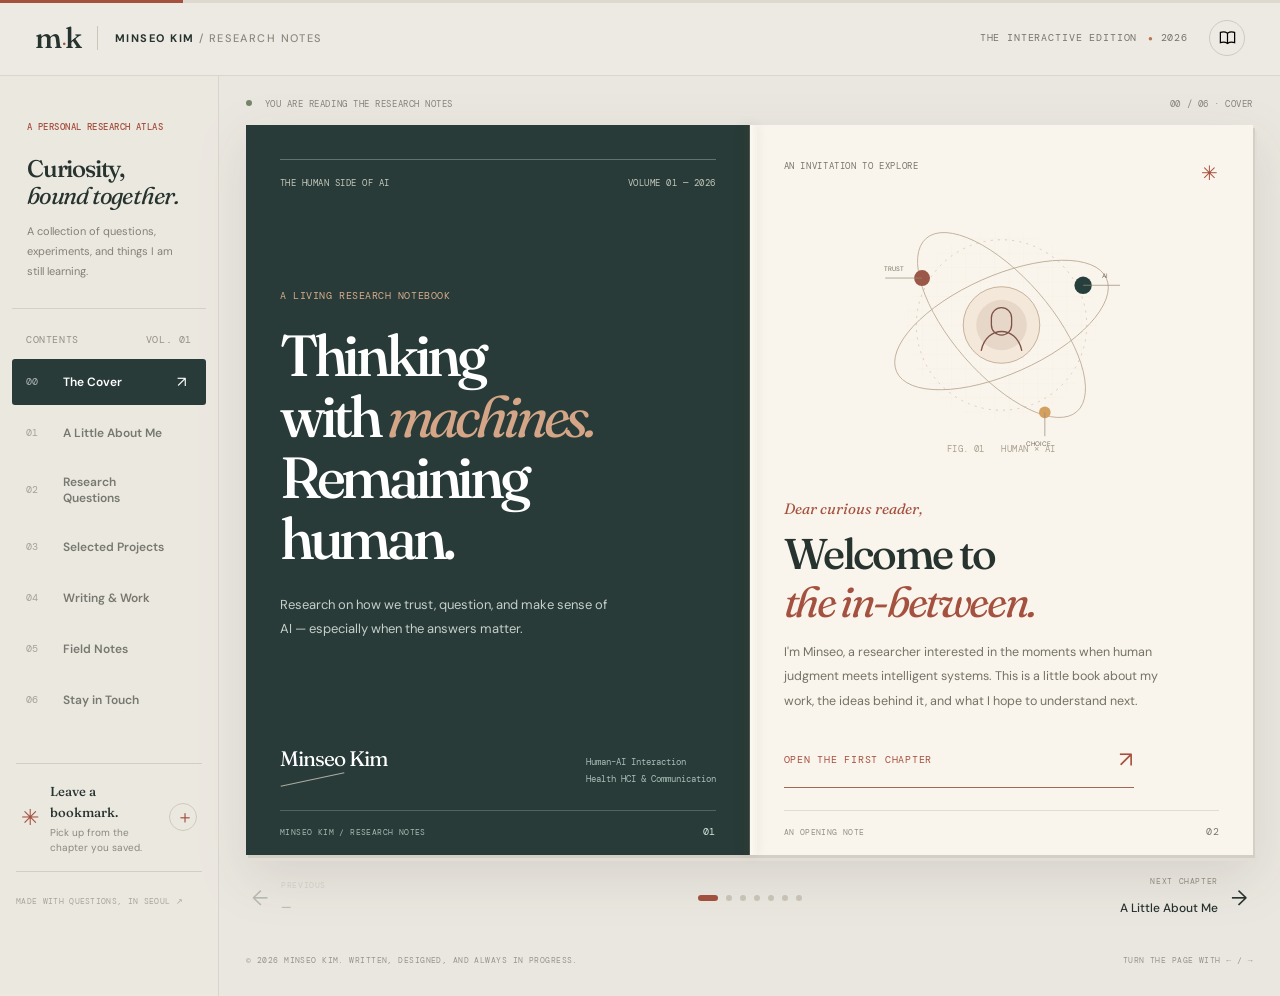
==== index.html @ 1c0af777 "Add files via upload" ====
<!DOCTYPE html>

<html lang="en">
<head>
<meta charset="utf-8"/>
<meta content="width=device-width, initial-scale=1" name="viewport"/>
<meta content="#ece9e2" name="theme-color"/>
<meta content="The research notes of Minseo Kim — exploring Human–AI Interaction, Health HCI, and how people make decisions with intelligent systems." name="description"/>
<meta content="website" property="og:type"/>
<meta content="Minseo Kim — Research Notes" property="og:title"/>
<meta content="An interactive field guide to human–AI interaction, trust, and health decision-making." property="og:description"/>
<title>Minseo Kim | Research Notes</title>
<link href="https://fonts.googleapis.com" rel="preconnect"/>
<link crossorigin="" href="https://fonts.gstatic.com" rel="preconnect"/>
<link href="https://fonts.googleapis.com/css2?family=DM+Mono:wght@400;500&amp;family=DM+Sans:wght@400;500;600;700&amp;family=Fraunces:opsz,wght,SOFT,WONK@9..144,400,0,0;9..144,500,0,0;9..144,600,0,0&amp;display=swap" rel="stylesheet"/>
<link href="style.css" rel="stylesheet"/>
<script defer="" src="script.js"></script>
<script defer="True" src="cms-core.js"></script></head>
<body>
<a class="skip-link" href="#book">Skip to the book</a>
<div aria-hidden="true" class="reading-progress"><span id="readingProgress"></span></div>
<header class="topbar">
<div class="brand"><span class="brand-mark">m<span>·</span>k</span><span class="brand-divider"></span><span class="brand-name">MINSEO KIM <em> / RESEARCH NOTES</em></span></div>
<div class="top-actions">
<span class="edition">THE INTERACTIVE EDITION <span class="edition-dot">●</span> 2026</span>
<button aria-pressed="false" class="icon-button" id="readerMode" title="Focus reading mode" type="button"><svg aria-hidden="true" fill="none" stroke="currentColor" stroke-width="1.55" viewbox="0 0 24 24"><path d="M3 5.5c3.2-1.2 6.2-1 9 1 2.8-2 5.8-2.2 9-1v13c-3.2-1.2-6.2-1-9 1-2.8-2-5.8-2.2-9-1zM12 6.5v13"></path></svg><span class="sr-only">Toggle focus reading mode</span></button>
<button aria-controls="sidebar" aria-expanded="false" aria-label="Open table of contents" class="menu-toggle" id="menuToggle" type="button"><span></span><span></span><span></span></button>
</div>
</header>
<div class="site-layout">
<aside aria-label="Table of contents" class="sidebar" id="sidebar">
<div class="sidebar-inner">
<div class="sidebar-intro"><span class="tiny-label">A PERSONAL RESEARCH ATLAS</span><h2>Curiosity,<br/><i>bound together.</i></h2><p>A collection of questions, experiments, and things I am still learning.</p></div>
<div class="toc-label"><span>CONTENTS</span><span>VOL. 01</span></div>
<nav aria-label="Chapters" class="toc" id="toc">
<button aria-current="page" class="toc-item active" data-chapter="0" type="button"><span class="toc-no">00</span><span class="toc-text">The Cover</span><span class="toc-arrow">↗</span></button>
<button class="toc-item" data-chapter="1" type="button"><span class="toc-no">01</span><span class="toc-text">A Little About Me</span><span class="toc-arrow">↗</span></button>
<button class="toc-item" data-chapter="2" type="button"><span class="toc-no">02</span><span class="toc-text">Research Questions</span><span class="toc-arrow">↗</span></button>
<button class="toc-item" data-chapter="3" type="button"><span class="toc-no">03</span><span class="toc-text">Selected Projects</span><span class="toc-arrow">↗</span></button>
<button class="toc-item" data-chapter="4" type="button"><span class="toc-no">04</span><span class="toc-text">Writing &amp; Work</span><span class="toc-arrow">↗</span></button>
<button class="toc-item" data-chapter="5" type="button"><span class="toc-no">05</span><span class="toc-text">Field Notes</span><span class="toc-arrow">↗</span></button>
<button class="toc-item" data-chapter="6" type="button"><span class="toc-no">06</span><span class="toc-text">Stay in Touch</span><span class="toc-arrow">↗</span></button>
</nav>
<div class="sidebar-bottom">
<div class="bookmark-box"><span class="bookmark-icon">✳</span><div><strong>Leave a bookmark.</strong><p>Pick up from the chapter you saved.</p></div><button aria-label="Bookmark this chapter" id="bookmarkButton" title="Bookmark this chapter" type="button">＋</button></div>
<button class="resume-link" hidden="" id="resumeButton" type="button">↳ Return to bookmarked page</button>
<span class="location-note">MADE WITH QUESTIONS, IN SEOUL ↗</span>
</div>
</div>
</aside>
<div class="sidebar-scrim" id="sidebarScrim"></div>
<main class="main-content" id="book" tabindex="-1">
<div class="workspace-meta"><span><i class="status-dot"></i> YOU ARE READING THE RESEARCH NOTES</span><span id="chapterCounter">00 / 06  ·  COVER</span></div>
<div class="book-shell" id="bookShell">
<div aria-hidden="true" class="book-spine"></div>
<!-- 00 / COVER -->
<section aria-labelledby="title0" class="chapter is-current" data-page="0">
<div class="page page-left page-cover">
<div class="page-content cover-content"><div class="book-rule"><span>THE HUMAN SIDE OF AI</span><span>VOLUME 01 — 2026</span></div><div class="cover-copy"><span class="cover-kicker" data-cms-key="cover-kicker">A living research notebook</span><h1 data-cms-key="ch00-01" id="title0">Thinking<br/>with <em>machines.</em><br/>Remaining<br/>human.</h1><p data-cms-key="ch00-02">Research on how we trust, question, and make sense of AI — especially when the answers matter.</p></div><div class="cover-bottom"><div class="signature">Minseo Kim <span class="signature-rule"></span></div><p data-cms-key="ch00-03">Human–AI Interaction<br/>Health HCI &amp; Communication</p></div></div>
<div class="page-folio cover-folio"><span>MINSEO KIM / RESEARCH NOTES</span><span>01</span></div>
</div>
<div class="page page-right page-opening">
<div class="page-content opening-content"><div class="top-mini"><span>AN INVITATION TO EXPLORE</span><span>✳</span></div>
<div aria-hidden="true" class="orbit-wrap"><svg class="orbit-art" viewbox="0 0 420 360"><defs><pattern height="20" id="grid" patternunits="userSpaceOnUse" width="20"><path d="M20 0H0V20" fill="none" opacity="0.7" stroke="#decfc1" stroke-width="0.6"></path></pattern></defs><circle cx="210" cy="180" fill="url(#grid)" opacity=".55" r="132"></circle><circle cx="210" cy="180" fill="none" r="118" stroke="#d1c0ad" stroke-dasharray="3 7" stroke-width="1"></circle><ellipse cx="210" cy="180" fill="none" rx="159" ry="68" stroke="#bdaf9a" stroke-width="1.2" transform="rotate(-24 210 180)"></ellipse><ellipse cx="210" cy="180" fill="none" rx="159" ry="68" stroke="#bdaf9a" stroke-width="1.2" transform="rotate(49 210 180)"></ellipse><circle cx="210" cy="180" fill="#f3e8da" r="53" stroke="#c2aa91" stroke-width="1.25"></circle><circle cx="210" cy="180" fill="#8d4e41" opacity=".11" r="35"></circle><path d="M196 170a14 14 0 0 1 28 0v10a14 14 0 0 1-28 0zM182 215c4-18 16-26 28-26s24 8 28 26" fill="none" stroke="#7e5146" stroke-linecap="round" stroke-width="1.8"></path><circle cx="100" cy="115" fill="#9b5747" r="11"></circle><circle cx="323" cy="125" fill="#273f3c" r="12"></circle><circle cx="270" cy="301" fill="#d4a05f" r="8"></circle><path d="M100 115h-51M323 125h51M270 301v33" stroke="#9a8b79" stroke-width="1"></path><text fill="#756c61" font-size="9" x="48" y="105">TRUST</text><text fill="#756c61" font-size="9" x="349" y="115">AI</text><text fill="#756c61" font-size="9" x="244" y="347">CHOICE</text></svg><span class="orbit-stamp">FIG. 01   HUMAN × AI</span></div>
<div class="opening-bottom"><span class="handwritten" data-cms-key="opening-handwriting">Dear curious reader,</span><h2 data-cms-key="ch00-04">Welcome to<br/><em>the in-between.</em></h2><p data-cms-key="ch00-05">I'm Minseo, a researcher interested in the moments when human judgment meets intelligent systems. This is a little book about my work, the ideas behind it, and what I hope to understand next.</p><button class="text-cta" data-go="1" type="button">OPEN THE FIRST CHAPTER <span>↗</span></button></div>
</div><div class="page-folio"><span>AN OPENING NOTE</span><span>02</span></div>
</div>
</section>
<!-- 01 / ABOUT -->
<section aria-labelledby="title1" class="chapter" data-page="1" hidden="">
<div class="page page-left"><div class="page-content"><div class="section-kicker">CHAPTER 01 <span class="kicker-line"></span> ABOUT</div><h2 class="chapter-title" data-cms-key="ch01-01" id="title1">A little about<br/><em>the person</em><br/>behind the questions.</h2><p class="lede" data-cms-key="ch01-02">I'm an interdisciplinary researcher exploring how people think, feel, and make decisions in AI-mediated environments.</p><p data-cms-key="ch01-03">My work sits at the intersection of <strong>Human–AI Interaction</strong>, <strong>health communication</strong>, and <strong>behavioral research</strong>. I am especially interested in what happens when AI tools communicate uncertain health information, and how their design shapes human understanding.</p><p data-cms-key="ch01-04">Before working on health-related AI experiences, I studied data science and built interactive systems. That path made me curious about a question that code alone cannot answer: <em>how do people actually experience the technologies we create?</em></p><div class="pullquote"><span>“</span><p data-cms-key="ch01-05">I want to design intelligent systems that help people think more clearly, not simply feel more certain.</p></div></div><div class="page-folio"><span>BACKGROUND / MOTIVATION</span><span>03</span></div></div>
<div class="page page-right"><div class="page-content"><div class="page-note-head"><span>THE RESEARCHER AT A GLANCE</span><span class="star">✳</span></div><div class="portrait-card"><div aria-label="Profile photo placeholder with initials MK" class="portrait-placeholder" role="img"><span>MK<span class="portrait-dot">.</span></span><small>YOUR PHOTO GOES HERE</small></div><div class="portrait-copy"><div class="portrait-script" data-cms-key="portrait-handwriting">nice to meet you.</div><h3 data-cms-key="ch01-06">Minseo Kim</h3><p data-cms-key="ch01-07">M.S. Student · Applied Artificial Intelligence<br/>Sungkyunkwan University, Seoul</p></div></div><div class="info-grid"><div><span class="mini-label">NOW</span><strong>Sungkyunkwan University</strong><p data-cms-key="ch01-08">M.S. in Applied AI · 2025–present<br/>DEHUB Lab · Advisor: Daeho Lee</p></div><div><span class="mini-label">BEFORE</span><strong>Kwangwoon University</strong><p data-cms-key="ch01-09">B.A. in Information Convergence<br/>Data Science · 2025</p></div></div><div class="margin-note"><span class="asterisk">✱</span><p data-cms-key="ch01-10"><strong>Research lens.</strong> Behavioral experiments, user-centered design, and the psychology of human–AI communication.</p></div></div><div class="page-folio"><span>EDUCATION / APPROACH</span><span>04</span></div></div>
</section>
<!-- 02 / RESEARCH -->
<section aria-labelledby="title2" class="chapter" data-page="2" hidden="">
<div class="page page-left"><div class="page-content"><div class="section-kicker">CHAPTER 02 <span class="kicker-line"></span> RESEARCH</div><h2 class="chapter-title" data-cms-key="ch02-01" id="title2">When AI gives<br/><em>an answer,</em><br/>what do we hear?</h2><p class="lede" data-cms-key="ch02-02">AI can make advice feel immediate, accessible, and personal. But its wording can also shape what we notice, fear, or believe.</p><div class="research-question"><span class="rq-index">THE QUESTION / 01</span><h3 data-cms-key="ch02-03">How do communication cues change our trust and judgment?</h3><p data-cms-key="ch02-04">I study how the <strong>source of advice</strong> (AI or human) and small <strong>identification cues</strong> influence how personally attentive a consultation feels — and how people assess uncertain health information.</p></div><div class="research-themes"><div><span>01</span><p data-cms-key="ch02-05">Trust &amp; reliance</p></div><div><span>02</span><p data-cms-key="ch02-06">Uncertainty &amp; anxiety</p></div><div><span>03</span><p data-cms-key="ch02-07">Health decision-making</p></div></div><div class="side-caption">CURRENT FOCUS   ↗   FEAR ANCHORING IN AI-ASSISTED SYMPTOM ASSESSMENT</div></div><div class="page-folio"><span>RESEARCH / THEORY</span><span>05</span></div></div>
<div class="page page-right"><div class="page-content"><div class="page-note-head"><span>AN INTERACTIVE MARGIN</span><span class="star">↗</span></div><h3 class="interactive-title" data-cms-key="ch02-08">Try changing<br/>the <em>conversation.</em></h3><p class="interactive-intro" data-cms-key="ch02-09">A tiny illustration of my research question. Switch the advisor or the cue and see how the same consultation is framed.</p><div class="demo-panel"><div class="demo-row"><span class="mini-label">01 / WHO IS SPEAKING?</span><div aria-label="Advisor type" class="segmented" role="group"><button aria-pressed="true" class="selected" data-advisor="ai" type="button">AI advisor</button><button aria-pressed="false" data-advisor="human" type="button">Human doctor</button></div></div><div class="demo-row"><span class="mini-label">02 / IDENTIFICATION CUE</span><div aria-label="Identification cue" class="segmented" role="group"><button aria-pressed="true" class="selected" data-cue="off" type="button">Without cue</button><button aria-pressed="false" data-cue="on" type="button">With cue</button></div></div><div aria-live="polite" class="chat-preview"><div class="chat-top"><div class="chat-avatar">✳</div><div><strong id="chatAdvisor">AI health advisor</strong><small>ONLINE HEALTH CONSULTATION</small></div><span class="live-indicator"></span></div><div class="chat-line">I've been experiencing heartburn and upper abdominal discomfort.</div><div class="chat-message" id="chatMessage">Thanks for explaining. Could you tell me when the discomfort started and how often it occurs?</div></div><p class="demo-disclaimer" data-cms-key="ch02-10"><span>ⓘ</span> Concept illustration only; not a clinical recommendation or actual study stimulus.</p></div><div class="margin-note compact"><span class="asterisk">✱</span><p data-cms-key="ch02-11"><strong>Notice:</strong> The information is similar, but the source and framing can change how the exchange feels.</p></div></div><div class="page-folio"><span>RESEARCH / INTERACTIVE STUDY</span><span>06</span></div></div>
</section>
<!-- 03 / PROJECTS -->
<section aria-labelledby="title3" class="chapter" data-page="3" hidden="">
<div class="page page-left"><div class="page-content"><div class="section-kicker">CHAPTER 03 <span class="kicker-line"></span> PROJECTS</div><h2 class="chapter-title" data-cms-key="ch03-01" id="title3">A few things<br/>I've <em>made</em><br/>&amp; investigated.</h2><p class="lede" data-cms-key="ch03-02">Research becomes tangible through prototypes, experiments, and the questions that survive them.</p><div class="project-feature"><div class="project-topline"><span>01 / IN PROGRESS</span><span>2026 ↗</span></div><div aria-hidden="true" class="feature-visual"><div class="visual-bubble bubble-a">Could this be serious?</div><div class="visual-thread"><span></span><span></span><span></span></div><div class="visual-bubble bubble-b">How certain is certain?</div><span class="visual-x">×</span></div><h3 data-cms-key="ch03-03">Fear Anchoring in AI-assisted Symptom Assessment</h3><p data-cms-key="ch03-04">Investigating how initial diagnostic framing can influence later judgments and how conversational design might shape that process.</p><div class="tagrow"><span>HEALTH HCI</span><span>JUDGMENT</span><span>AI COMMUNICATION</span></div></div></div><div class="page-folio"><span>PROJECTS / RESEARCH</span><span>07</span></div></div>
<div class="page page-right"><div class="page-content"><div class="page-note-head"><span>AN INDEX OF EXPLORATIONS</span><span class="star">03</span></div><div class="project-list"><div class="project-list-item"><div class="project-list-number">02</div><div><div class="project-year" data-cms-key="project-meta-01">2026 · RESEARCH STUDY</div><h3 data-cms-key="ch03-05">How does an AI health advisor communicate care?</h3><p data-cms-key="ch03-06">Experimental work examining how different forms of empathic communication affect how people evaluate AI health guidance.</p><button aria-expanded="false" class="read-more" data-expand="study" type="button">READ THE MARGIN NOTE <span>＋</span></button><div class="expand-note" data-cms-key="project-note-01" hidden="" id="expand-study">Designed as a between-subjects experiment investigating communication choices and outcomes including trust, care, and anxiety.</div></div></div><div class="project-list-item"><div class="project-list-number">03</div><div><div class="project-year" data-cms-key="project-meta-02">2024 · UNDERGRADUATE PROJECT</div><h3 data-cms-key="ch03-07">Pronunciation Feedback, Made Interactive</h3><p data-cms-key="ch03-08">An AI-assisted language-learning web application offering pronunciation feedback for learners.</p><button aria-expanded="false" class="read-more" data-expand="webapp" type="button">READ THE MARGIN NOTE <span>＋</span></button><div class="expand-note" data-cms-key="project-note-02" hidden="" id="expand-webapp">Developed as a graduation project at Kwangwoon University; received first place at the 2024 graduation exhibition.</div></div></div><div id="cmsAddedProjects"></div></div><div class="margin-note compact"><span class="asterisk">✱</span><p data-cms-key="ch03-09">I care about the full cycle: a question worth asking, a system worth building, and evidence worth examining.</p></div></div><div class="page-folio"><span>PROJECTS / ARCHIVE</span><span>08</span></div></div>
</section>
<!-- 04 / WRITING -->
<section aria-labelledby="title4" class="chapter" data-page="4" hidden="">
<div class="page page-left"><div class="page-content"><div class="section-kicker">CHAPTER 04 <span class="kicker-line"></span> WRITING</div><h2 class="chapter-title" data-cms-key="ch04-01" id="title4">Work in<br/><em>progress,</em><br/>ideas in motion.</h2><p class="lede" data-cms-key="ch04-02">An evolving shelf of research writing, presentations, and ideas under development.</p><div class="writing-article"><div class="writing-meta"><span>WORK IN PREPARATION</span><span>2026</span></div><h3 data-cms-key="ch04-03">Fear Anchoring in AI-assisted Symptom Assessment</h3><p data-cms-key="ch04-04">Master's thesis research exploring responses to serious diagnostic possibilities in AI-mediated symptom assessment.</p><div class="writing-status"><span class="status-dash"></span> Thesis in preparation — not a published paper</div></div><div id="cmsAddedPublications"></div><div class="pullquote slim"><span>“</span><p data-cms-key="ch04-05">Good research often begins with noticing a question everyone else has learned to walk past.</p></div></div><div class="page-folio"><span>WRITING / IN PROGRESS</span><span>09</span></div></div>
<div class="page page-right"><div class="page-content"><div class="page-note-head"><span>FROM THE EDITOR'S DESK</span><span class="star">✳</span></div><div class="index-card"><div class="index-card-top">PUBLICATION INDEX   /   VOL. 01</div><div class="index-card-rule"></div><h3 data-cms-key="ch04-06">A note on<br/><em>this section.</em></h3><p data-cms-key="ch04-07">This chapter intentionally lists verified work in preparation separately from published scholarship.</p><p data-cms-key="ch04-08">Conference papers, publications, and presentation details can be added here with complete citations and links as they become available.</p><span class="stamped">TO BE CONTINUED ↗</span></div><div class="mini-index"><span>IN THE MEANTIME</span><p data-cms-key="ch04-09">Browse the projects in Chapter 03, or turn to Chapter 05 for shorter reflections on the questions behind the work.</p><button class="text-cta dark-cta" data-go="5" type="button">TURN TO FIELD NOTES <span>↗</span></button></div></div><div class="page-folio"><span>WRITING / EDITOR'S NOTE</span><span>10</span></div></div>
</section>
<!-- 05 / NOTES -->
<section aria-labelledby="title5" class="chapter" data-page="5" hidden="">
<div class="page page-left"><div class="page-content"><div class="section-kicker">CHAPTER 05 <span class="kicker-line"></span> FIELD NOTES</div><h2 class="chapter-title" data-cms-key="ch05-01" id="title5">Little notes<br/>on <em>big</em><br/>questions.</h2><p class="lede" data-cms-key="ch05-02">An informal notebook for the ideas that don't quite fit into an abstract.</p><div class="note-date" data-cms-key="field-note-date">FIELD NOTE N° 001   /   REFLECTION</div><h3 class="essay-title" data-cms-key="ch05-03">When reassurance<br/>sounds like certainty.</h3><p data-cms-key="ch05-04">In health conversations, words can be more than information. A confident tone can calm us down, but it can also make an uncertain claim feel settled.</p><p data-cms-key="ch05-05">That tension makes communication design a research problem. When does a system help someone navigate uncertainty? When does it accidentally encourage them to stop asking questions?</p><p class="essay-end" data-cms-key="ch05-06">I want to understand that boundary — and design for the space around it.</p></div><div class="page-folio"><span>FIELD NOTES / 001</span><span>11</span></div></div>
<div class="page page-right"><div class="page-content"><div class="page-note-head"><span>CLICK INTO THE MARGINS</span><span class="star">↗</span></div><h3 class="interactive-title margin-title" data-cms-key="ch05-07">Three things<br/><em>worth asking.</em></h3><p class="interactive-intro" data-cms-key="ch05-08">Every study begins with an assumption. These are the ones I keep examining.</p><div class="accordion" id="notesAccordion"><div class="accordion-item"><button aria-controls="note-1" aria-expanded="true" class="accordion-head" type="button"><span>01</span><strong>Does it feel personal?</strong><span class="accordion-symbol">−</span></button><div class="accordion-body" id="note-1"><p data-cms-key="ch05-09">Small details — such as acknowledging someone's context — may change how attentively a response is perceived, even when its core information stays the same.</p></div></div><div class="accordion-item"><button aria-controls="note-2" aria-expanded="false" class="accordion-head" type="button"><span>02</span><strong>Who is giving the advice?</strong><span class="accordion-symbol">＋</span></button><div class="accordion-body" hidden="" id="note-2"><p data-cms-key="ch05-10">The same words can carry different expectations when attributed to a human clinician or to an AI assistant. Source cues may shape trust and accountability.</p></div></div><div class="accordion-item"><button aria-controls="note-3" aria-expanded="false" class="accordion-head" type="button"><span>03</span><strong>What stays in our minds?</strong><span class="accordion-symbol">＋</span></button><div class="accordion-body" hidden="" id="note-3"><p data-cms-key="ch05-11">An early suggestion can remain an anchor as more information arrives. How could systems help people revise first impressions rather than merely reinforce them?</p></div></div></div><div class="pencil-note">a note to myself: ask better questions. <span>↗</span></div></div><div class="page-folio"><span>FIELD NOTES / MARGINALIA</span><span>12</span></div></div>
</section>
<!-- 06 / CONTACT -->
<section aria-labelledby="title6" class="chapter" data-page="6" hidden="">
<div class="page page-left page-contact"><div class="page-content"><div class="section-kicker">CHAPTER 06 <span class="kicker-line"></span> CONTACT</div><h2 class="chapter-title" data-cms-key="ch06-01" id="title6">The best ideas<br/>usually start<br/><em>with a conversation.</em></h2><p class="lede" data-cms-key="ch06-02">If you're working on questions around human–AI interaction, health communication, or decision-making, I'd love to hear from you.</p><a class="big-email" href="mailto:kimminseo061900@gmail.com">Say hello <span>↗</span></a><p class="email-address" data-cms-key="ch06-03">kimminseo061900@gmail.com</p><div class="contact-line"></div><p data-cms-key="ch06-04">I'm currently an M.S. student at Sungkyunkwan University, exploring the relationship between intelligent systems and human judgment.</p><p data-cms-key="ch06-05">Whether it's a paper, a prototype, or an interesting question — feel free to reach out.</p></div><div class="page-folio"><span>LET'S KEEP THINKING</span><span>13</span></div></div>
<div class="page page-right"><div class="page-content"><div class="page-note-head"><span>THE BACK COVER</span><span class="star">✳</span></div><div class="end-mark"><span>THE END</span><div>✦</div><em>...or perhaps,<br/>a beginning.</em></div><div class="contact-resources"><div><span class="mini-label">ACADEMIC OVERVIEW</span><a href="cv.html">Read my research CV <span>↗</span></a></div><div><span class="mini-label">INSTITUTION</span><a href="https://www.skku.edu/eng/" rel="noopener noreferrer" target="_blank">Sungkyunkwan University <span>↗</span></a></div><div><span class="mini-label">RESEARCH GROUP</span><span>Digital Environment and Human Behavior Lab (DEHUB)</span></div></div><button class="text-cta dark-cta back-cover-link" data-go="0" type="button">START AGAIN <span>↗</span></button></div><div class="page-folio"><span>SEE YOU IN THE NEXT VOLUME</span><span>14</span></div></div>
</section>
</div>
<div class="book-controls"><button class="page-control" disabled="" id="prevChapter" type="button"><span>←</span><span><small>PREVIOUS</small><strong id="prevLabel">—</strong></span></button><div aria-label="Chapter selection" class="page-dots" id="pageDots" role="group"><button aria-current="page" aria-label="Go to cover" class="page-dot active" data-go="0" type="button"></button><button aria-label="Go to about" class="page-dot" data-go="1" type="button"></button><button aria-label="Go to research" class="page-dot" data-go="2" type="button"></button><button aria-label="Go to projects" class="page-dot" data-go="3" type="button"></button><button aria-label="Go to writing" class="page-dot" data-go="4" type="button"></button><button aria-label="Go to notes" class="page-dot" data-go="5" type="button"></button><button aria-label="Go to contact" class="page-dot" data-go="6" type="button"></button></div><button class="page-control next-control" id="nextChapter" type="button"><span><small>NEXT CHAPTER</small><strong id="nextLabel">A Little About Me</strong></span><span>→</span></button></div>
<div class="site-bottom"><span>© 2026 MINSEO KIM. WRITTEN, DESIGNED, AND ALWAYS IN PROGRESS.</span><span>TURN THE PAGE WITH ← / →</span></div>
</main>
</div>
<div aria-live="polite" class="toast" id="toast" role="status"></div>
<script>if(new URLSearchParams(location.search).has('edit')){const e=document.createElement('script');e.src='editor.js';e.defer=true;document.head.appendChild(e);const c=document.createElement('link');c.rel='stylesheet';c.href='editor.css';document.head.appendChild(c);}</script></body>
</html>
---- style.css ----
:root{--desk:#eae7e0;--ink:#26332f;--ink-soft:#555c51;--line:#e1dacf;--paper:#fffcf6;--paper-darker:#faf5ec;--rust:#a5513f;--rust-deep:#7c4036;--deep:#283b38;--muted:#858277;--mono:'DM Mono',monospace;--sans:'DM Sans',Arial,sans-serif;--serif:'Fraunces',Georgia,serif}
*{box-sizing:border-box}html{scroll-behavior:smooth}body{margin:0;background:var(--desk);color:var(--ink);font-family:var(--sans);-webkit-font-smoothing:antialiased}button,a{-webkit-tap-highlight-color:transparent}button{font:inherit}a{color:inherit}button:focus-visible,a:focus-visible{outline:3px solid #b8815c;outline-offset:4px}.sr-only{position:absolute;width:1px;height:1px;overflow:hidden;clip:rect(0,0,0,0);white-space:nowrap}.skip-link{position:fixed;top:-100px;left:10px;padding:12px;background:#fff;z-index:500}.skip-link:focus{top:10px}.reading-progress{position:fixed;top:0;width:100%;height:3px;background:#ded8ce;z-index:200}.reading-progress span{display:block;background:var(--rust);height:100%;width:14.2857%;transition:width .4s ease}
.topbar{height:76px;border-bottom:1px solid #d9d6cf;display:flex;align-items:center;justify-content:space-between;padding:0 35px;position:relative;z-index:100;background:rgba(237,234,227,.96)}.brand{display:flex;align-items:center;gap:17px}.brand-mark{font-family:var(--serif);font-size:29px;font-weight:500;letter-spacing:-.08em}.brand-mark span{font-size:16px;color:var(--rust);padding:0 2px}.brand-divider{height:24px;border-left:1px solid #cbc6ba}.brand-name{font-size:11px;font-weight:700;letter-spacing:.13em}.brand-name em{font-style:normal;font-weight:500;color:#8b897e}.top-actions{display:flex;align-items:center;gap:21px}.edition{font:10px var(--mono);letter-spacing:.085em;color:#76756d}.edition-dot{color:#b87653;margin-left:4px;font-size:8px}.icon-button{display:grid;place-items:center;width:36px;height:36px;border:1px solid #cbc9c2;border-radius:50%;background:none;cursor:pointer;transition:.2s}.icon-button:hover,.icon-button[aria-pressed=true]{background:var(--deep);color:#fff;border-color:var(--deep)}.icon-button svg{width:19px}.menu-toggle{width:36px;height:36px;display:none;flex-direction:column;gap:4px;justify-content:center;align-items:center;background:none;border:0;cursor:pointer}.menu-toggle span{width:19px;border-top:1.5px solid var(--ink)}
.site-layout{display:grid;grid-template-columns:252px minmax(0,1fr);min-height:calc(100vh - 76px)}.sidebar{border-right:1px solid #d9d5cd;background:rgba(238,234,226,.5);position:relative;z-index:60}.sidebar-inner{position:sticky;top:0;display:flex;flex-direction:column;min-height:calc(100vh - 76px);padding:36px 18px 24px}.sidebar-intro{padding:2px 15px 26px}.tiny-label,.toc-label,.mini-label,.section-kicker,.book-rule,.page-note-head,.writing-meta,.project-topline,.project-year,.tagrow,.location-note,.research-themes,.page-folio,.workspace-meta,.cover-kicker,.cover-bottom>p,.top-mini,.interactive-intro+.mini-label,.note-date,.writing-status,.site-bottom,.side-caption,.orbit-stamp,.demo-disclaimer,.chat-top small,.index-card-top,.stamped,.project-year{font-family:var(--mono)}.tiny-label{font-size:9px;letter-spacing:.05em;color:var(--rust);font-weight:500}.sidebar-intro h2{font-family:var(--serif);font-size:24px;line-height:1.14;font-weight:500;letter-spacing:-.05em;margin:20px 0 11px}.sidebar-intro h2 i,.chapter-title em,.opening-bottom h2 em,.interactive-title em,.index-card h3 em{font-style:italic;font-weight:400}.sidebar-intro p{font-size:11px;line-height:1.85;color:#858075;max-width:195px;margin:0}.toc-label{border-top:1px solid #d6d1c8;padding:24px 14px 13px;display:flex;justify-content:space-between;font-size:10px;letter-spacing:.06em;color:#969187}.toc{display:flex;flex-direction:column;gap:5px}.toc-item{text-align:left;border:0;width:100%;background:transparent;padding:13px 13px 13px 14px;color:#77786f;border-radius:3px;display:grid;grid-template-columns:27px 1fr 16px;align-items:center;gap:10px;cursor:pointer;transition:background .2s,color .2s}.toc-item:hover{background:#e3ded5;color:var(--ink)}.toc-item.active{background:var(--deep);color:#fff}.toc-no{font:10px var(--mono);opacity:.62}.toc-text{font-size:12px;font-weight:600}.toc-arrow{font-size:15px;opacity:0}.toc-item.active .toc-arrow,.toc-item:hover .toc-arrow{opacity:1}.sidebar-bottom{margin-top:auto;padding:40px 4px 0}.bookmark-box{border-top:1px solid #d2cec5;border-bottom:1px solid #d2cec5;display:flex;align-items:center;gap:11px;padding:16px 5px}.bookmark-icon{font-size:22px;color:var(--rust)}.bookmark-box div{flex:1}.bookmark-box strong{font-family:var(--serif);font-size:13px;font-weight:500}.bookmark-box p{font-size:10px;color:#8b887e;line-height:1.5;margin:3px 0 0}.bookmark-box button{border:1px solid #cfc9bd;width:28px;height:28px;border-radius:50%;cursor:pointer;color:var(--rust);background:transparent;font-size:18px}.bookmark-box button:hover{background:#fff}.resume-link{background:none;border:0;color:var(--rust);font-size:10px;padding:13px 0;cursor:pointer;text-align:left}.location-note{display:block;margin-top:24px;color:#aaa59a;font-size:8px;letter-spacing:.04em}.sidebar-scrim{display:none}
.main-content{padding:22px clamp(22px,3.8vw,76px) 26px;min-width:0}.workspace-meta{max-width:1134px;margin:0 auto 15px;display:flex;justify-content:space-between;gap:15px;font-size:9px;letter-spacing:.06em;color:#86847b}.status-dot{display:inline-block;background:#77856b;width:6px;height:6px;border-radius:50%;margin-right:7px;vertical-align:1px}.book-shell{position:relative;max-width:1134px;margin:auto;filter:drop-shadow(0px 17px 25px rgba(51,43,34,.10))}.book-spine{position:absolute;z-index:5;pointer-events:none;left:50%;top:0;bottom:0;width:13px;transform:translateX(-50%);background:linear-gradient(90deg,rgba(67,54,34,.055),rgba(67,54,34,.18) 40%,rgba(255,255,255,.35) 55%,rgba(67,54,34,.025));box-shadow:0 0 13px rgba(42,38,31,.07)}.chapter{display:grid;grid-template-columns:1fr 1fr;min-height:730px;box-shadow:2px 3px 0 #d3cfc7,4px 6px 0 #e3ded5;transform-origin:center center}.chapter[hidden]{display:none!important}.book-shell.turning .chapter.is-current{animation:softturn .28s ease-out;opacity:.36;transform:translateX(7px) scale(.997)}.book-shell.turn-backward.turning .chapter.is-current{transform:translateX(-7px) scale(.997)}@keyframes softturn{0%{opacity:1;filter:brightness(1)}60%{opacity:.65;filter:brightness(.95)}100%{opacity:.36;filter:brightness(.96)}}.page{background:var(--paper);min-width:0;min-height:730px;display:flex;flex-direction:column;position:relative}.page-right{background:var(--paper-darker)}.page-left{border-right:1px solid #e4dbcb}.page-content{padding:45px clamp(30px,3.35vw,54px) 22px;flex:1}.page-folio{display:flex;justify-content:space-between;border-top:1px solid #e2dcd2;align-items:center;margin:0 clamp(30px,3.35vw,54px);padding:14px 0 17px;font-size:8px;color:#969187;letter-spacing:.05em}.page-folio span:last-child{font-size:10px;color:#79776d}.page-cover{background:var(--deep);color:#fff;border:0}.page-cover::before{content:"";position:absolute;inset:0;opacity:.1;pointer-events:none;background-image:radial-gradient(#f7e8d0 .4px,transparent .4px);background-size:4px 4px}.cover-content{display:flex;flex-direction:column;position:relative;padding-top:34px}.book-rule{display:flex;justify-content:space-between;gap:12px;border-top:1px solid rgba(255,255,255,.28);padding-top:17px;font-size:9px;letter-spacing:.055em;color:#c4c8bb}.cover-copy{margin:auto 0;padding:50px 0 47px}.cover-kicker{font-size:10px;letter-spacing:.055em;text-transform:uppercase;color:#d7ac8c}.cover-copy h1{font:500 clamp(51px,5vw,72px)/1.05 var(--serif);letter-spacing:-.074em;margin:21px 0 24px}.cover-copy h1 em{color:#d5a588;font-weight:400}.cover-copy p{font:13px/1.85 var(--sans);color:#c6cfca;max-width:340px}.cover-bottom{display:flex;justify-content:space-between;gap:20px;align-items:end}.signature{font-family:var(--serif);font-size:21px;letter-spacing:-.05em}.signature-rule{display:block;border-bottom:1px solid #acaca1;width:65px;transform:rotate(-12deg);margin:8px 0}.cover-bottom>p{color:#aabeb7;font-size:9px;line-height:1.9;margin:0}.cover-folio{border-color:rgba(255,255,255,.2);color:#a5b9b1}.cover-folio span:last-child{color:#d8e5de}.top-mini{display:flex;justify-content:space-between;font-size:9px;letter-spacing:.07em;color:#79756b}.top-mini span:last-child{font-size:20px;color:var(--rust)}.opening-content{display:flex;flex-direction:column;padding-top:35px}.orbit-wrap{height:315px;display:flex;align-items:center;justify-content:center;position:relative;margin:9px auto 12px;width:100%;max-width:435px}.orbit-art{width:100%;height:100%;overflow:visible;animation:orbitfloat 7s ease-in-out infinite}@keyframes orbitfloat{0%,100%{transform:translateY(0) rotate(-1deg)}50%{transform:translateY(-6px) rotate(1deg)}}.orbit-stamp{position:absolute;bottom:0;font-size:9px;letter-spacing:.05em;color:#aaa092}.opening-bottom{margin-top:auto}.handwritten,.portrait-script,.pencil-note{font-family:var(--serif);font-size:15px;font-style:italic;color:var(--rust)}.opening-bottom h2{font:500 clamp(39px,4vw,57px)/1.12 var(--serif);letter-spacing:-.055em;margin:11px 0 14px}.opening-bottom h2 em{color:var(--rust)}.opening-bottom p{font-size:12.5px;line-height:1.95;max-width:390px;color:#747266;margin-bottom:22px}.text-cta{border:0;border-bottom:1px solid #9f6857;display:flex;justify-content:space-between;align-items:center;gap:20px;color:var(--rust);font:10px var(--mono);letter-spacing:.075em;background:none;padding:10px 0 13px;width:100%;max-width:350px;cursor:pointer}.text-cta span{font:22px var(--sans);transition:transform .2s}.text-cta:hover span{transform:translate(3px,-3px)}
.section-kicker{display:flex;align-items:center;gap:13px;color:var(--rust);font-size:9px;letter-spacing:.08em}.kicker-line{width:35px;border-top:1px solid #c7bca9}.chapter-title{font:500 clamp(38px,3.5vw,55px)/1.14 var(--serif);letter-spacing:-.065em;margin:33px 0 23px}.chapter-title em{color:var(--rust)}.page-content>p{font-size:13px;line-height:1.88;color:#64685e;margin:15px 0}.page-content>p.lede{font-family:var(--serif);font-size:16.5px;line-height:1.65;color:#33413b;margin-bottom:23px;letter-spacing:-.015em}.page-content>p strong,.research-question strong{font-weight:700;color:#33433c}.pullquote{display:flex;align-items:start;gap:12px;border-top:1px solid #d8d0c4;margin-top:28px;padding:20px 0 0}.pullquote>span{font-family:var(--serif);font-size:55px;line-height:.85;color:#b16f5d}.pullquote p{font:italic 500 18px/1.5 var(--serif);margin:0;color:#5b574f;letter-spacing:-.025em}.page-note-head{display:flex;align-items:center;justify-content:space-between;border-bottom:1px solid var(--line);padding-bottom:13px;font-size:9px;color:#8c877d;letter-spacing:.07em}.star{font-size:19px;color:var(--rust)}.portrait-card{margin-top:29px;display:grid;grid-template-columns:133px 1fr;gap:19px;align-items:end}.portrait-placeholder{height:163px;display:flex;flex-direction:column;justify-content:center;align-items:center;background:#e5ddd1;position:relative;overflow:hidden}.portrait-placeholder::before,.portrait-placeholder::after{content:"";position:absolute;width:170px;height:170px;border:1px solid #c9b4a1;border-radius:50%;left:-55px;top:-58px}.portrait-placeholder::after{left:67px;top:77px}.portrait-placeholder>span{font:500 55px var(--serif);letter-spacing:-.1em;color:#8c705d}.portrait-dot{color:var(--rust)}.portrait-placeholder small{position:absolute;bottom:12px;font:7px var(--mono);color:#a59a8d;letter-spacing:.04em}.portrait-copy{padding-bottom:2px}.portrait-copy h3{font:500 27px var(--serif);letter-spacing:-.06em;margin:7px 0}.portrait-copy p{font-size:10.5px;line-height:1.7;color:#89857a;margin:0}.info-grid{display:grid;grid-template-columns:1fr;gap:0;margin-top:30px}.info-grid>div{border-top:1px solid var(--line);padding:17px 0 14px}.mini-label{font-size:9px;color:var(--rust);letter-spacing:.07em;display:block;margin-bottom:8px}.info-grid strong{font-size:13px;font-weight:700}.info-grid p{font-size:11px;line-height:1.7;color:#817e73;margin:7px 0 0}.margin-note{border-left:2px solid #ba745b;background:#f1e8dc;display:flex;gap:12px;padding:15px 18px;margin-top:19px}.margin-note .asterisk{font-size:19px;color:var(--rust)}.margin-note p{font-size:11px;line-height:1.7;margin:0;color:#666357}.margin-note.compact{margin-top:20px;padding:12px 14px}
.research-question{border-top:1px solid #d7cebf;border-bottom:1px solid #d7cebf;padding:20px 0;margin-top:23px}.rq-index,.side-caption{font:9px var(--mono);letter-spacing:.06em;color:var(--rust)}.research-question h3{font:500 23px/1.25 var(--serif);letter-spacing:-.035em;margin:13px 0}.research-question p{font-size:12px;line-height:1.78;color:#747166;margin:0}.research-themes{display:flex;flex-wrap:wrap;gap:16px 24px;margin-top:20px}.research-themes div{display:flex;align-items:center;gap:7px}.research-themes span{font-size:9px;color:var(--rust)}.research-themes p{font:10px var(--sans);font-weight:600;color:#5d6158;margin:0}.side-caption{margin-top:38px;line-height:1.7;font-size:8px;color:#939086}.interactive-title{font:500 37px/1.14 var(--serif);letter-spacing:-.055em;margin:18px 0 9px}.interactive-title em{color:var(--rust)}.interactive-intro{font-size:12px;line-height:1.8;color:#777368;margin:0 0 19px}.demo-panel{border:1px solid #d8cfc1;background:#fffcf7;padding:19px 17px}.demo-row{margin-bottom:17px}.segmented{display:grid;grid-template-columns:1fr 1fr;gap:4px;padding:4px;background:#eee8df;border-radius:4px}.segmented button{border:0;background:none;color:#6d6d63;padding:10px 8px;font-size:11px;cursor:pointer;border-radius:3px;transition:.2s}.segmented button:hover{color:var(--ink);background:#f8f3eb}.segmented button.selected{background:var(--deep);color:#fff;box-shadow:0 2px 5px #31312920}.chat-preview{border:1px solid #ddd9d0;border-radius:6px;overflow:hidden;background:#f6f5f1;margin-top:18px}.chat-top{background:#fbfaf7;display:flex;gap:10px;align-items:center;padding:10px 12px;border-bottom:1px solid #e0ddd7}.chat-avatar{display:grid;place-items:center;border-radius:50%;background:#e0ebe4;color:#5d7763;width:29px;height:29px;font-size:14px}.chat-top strong{font-size:11px;display:block}.chat-top small{display:block;font-size:7px;letter-spacing:.03em;color:#9a978d;margin-top:3px}.live-indicator{width:7px;height:7px;background:#85a586;border-radius:50%;margin-left:auto}.chat-line{background:#e4e9df;color:#556055;border-radius:12px 12px 4px 12px;padding:12px 13px;margin:16px 11px 11px 54px;font-size:11px;line-height:1.5}.chat-message{background:#fff;border:1px solid #e6e2d9;border-radius:12px 12px 12px 4px;padding:12px 13px;margin:0 53px 18px 11px;font-size:11px;line-height:1.6;min-height:61px;transition:background .2s}.demo-disclaimer{font-size:8px;line-height:1.7;color:#a09a90;margin:12px 0 0}.demo-disclaimer span{font-size:12px;color:var(--rust);margin-right:4px}
.project-feature{margin-top:18px}.project-topline{display:flex;justify-content:space-between;font-size:9px;letter-spacing:.045em;color:var(--rust);margin-bottom:13px}.feature-visual{height:173px;position:relative;overflow:hidden;background:#ebded0;display:flex;align-items:center;justify-content:center}.feature-visual::before{content:"";position:absolute;left:50%;top:50%;width:250px;height:250px;border:1px solid #d1bca8;border-radius:50%;transform:translate(-50%,-50%)}.feature-visual::after{content:"";position:absolute;left:50%;top:50%;width:150px;height:150px;border:1px solid #d4c2b1;border-radius:50%;transform:translate(-50%,-50%)}.visual-bubble{position:absolute;z-index:2;padding:12px 14px;border-radius:12px;font-size:10px;box-shadow:0 4px 15px #3c312019}.bubble-a{top:30px;left:20px;background:#fffef9;color:var(--deep);border-bottom-left-radius:2px}.bubble-b{bottom:26px;right:18px;background:var(--deep);color:#fff;border-bottom-right-radius:2px}.visual-thread{display:flex;align-items:center;gap:5px}.visual-thread span{width:5px;height:5px;border-radius:50%;background:var(--rust);z-index:1}.visual-x{position:absolute;bottom:18px;left:23px;color:#af8e6f;font-size:20px}.project-feature h3{font:500 24px/1.3 var(--serif);letter-spacing:-.04em;margin:18px 0 8px}.project-feature p{font-size:12px;line-height:1.75;color:#767367;margin:0}.tagrow{display:flex;gap:8px;flex-wrap:wrap;margin-top:16px}.tagrow span{border:1px solid #d7d0c3;padding:6px 8px;font-size:8px;letter-spacing:.05em;color:#8b8478}.project-list{margin-top:23px}.project-list-item{display:grid;grid-template-columns:32px 1fr;gap:11px;border-top:1px solid var(--line);padding:23px 0}.project-list-number{font:22px var(--serif);color:#baac9b}.project-year{font-size:9px;color:var(--rust)}.project-list-item h3{font:500 23px/1.26 var(--serif);letter-spacing:-.04em;margin:12px 0}.project-list-item p{font-size:11.5px;line-height:1.75;color:#767569;margin:0}.read-more{padding:12px 0 0;background:none;border:0;color:var(--rust);font:9px var(--mono);letter-spacing:.02em;cursor:pointer}.read-more span{margin-left:8px;font-size:14px}.expand-note{background:#eee7da;padding:12px 14px;margin-top:12px;font-size:11px;line-height:1.75;color:#6a685e}.expand-note[hidden]{display:none}
.writing-article{padding:22px 0;border-top:1px solid #d9d0c4;border-bottom:1px solid #d9d0c4;margin-top:40px}.writing-meta{display:flex;justify-content:space-between;color:var(--rust);font-size:9px;letter-spacing:.055em}.writing-article h3{font:500 27px/1.25 var(--serif);letter-spacing:-.045em;margin:19px 0 10px}.writing-article p{font-size:12px;line-height:1.85;color:#6e6d63}.writing-status{color:#898579;font-size:9px;display:flex;align-items:center;gap:10px;margin-top:22px}.status-dash{height:5px;width:5px;background:var(--rust);border-radius:50%}.pullquote.slim{margin-top:36px}.index-card{border:1px solid #d8cabb;background:#f4eee4;margin-top:38px;padding:30px 28px 25px;position:relative}.index-card:before{content:"";position:absolute;inset:8px;border:1px solid #e0d6c9;pointer-events:none}.index-card-top{font-size:9px;letter-spacing:.05em;color:#9b917f;position:relative;z-index:1}.index-card-rule{height:1px;background:#c8b7a3;margin:20px 0}.index-card h3{font:500 40px/1.14 var(--serif);letter-spacing:-.07em;margin:0 0 17px}.index-card h3 em{color:var(--rust)}.index-card p{font-size:12px;line-height:1.83;color:#757063}.stamped{font-size:11px;display:inline-block;border:1px solid var(--rust);color:var(--rust);padding:10px 12px;transform:rotate(-5deg);margin:17px 0 2px}.mini-index{padding-top:25px}.mini-index>span{font:9px var(--mono);color:var(--rust);letter-spacing:.05em}.mini-index p{font-size:11.5px;line-height:1.75;color:#7e796e}.dark-cta{color:var(--deep);border-color:var(--deep);margin-top:14px}
.note-date{font-size:9px;letter-spacing:.075em;color:var(--rust);margin-top:30px}.essay-title{font:500 30px/1.24 var(--serif);letter-spacing:-.04em;margin:15px 0 17px}.essay-end{font-family:var(--serif)!important;font-style:italic;font-size:16px!important;color:var(--rust)!important}.margin-title{margin-top:35px}.accordion{border-top:1px solid #d9d0c4;margin-top:26px}.accordion-item{border-bottom:1px solid #d9d0c4}.accordion-head{width:100%;display:grid;grid-template-columns:27px 1fr 22px;gap:10px;align-items:center;text-align:left;padding:21px 0;border:0;background:none;cursor:pointer}.accordion-head>span:first-child{font:10px var(--mono);color:var(--rust)}.accordion-head strong{font:500 17px var(--serif);letter-spacing:-.02em}.accordion-symbol{font-size:18px;color:var(--rust);text-align:right}.accordion-body{padding:0 24px 19px 37px}.accordion-body p{font-size:11.5px;line-height:1.8;color:#777267;margin:0}.pencil-note{text-align:right;margin-top:35px;transform:rotate(-3deg);font-size:17px}.pencil-note span{font-family:var(--sans);display:inline-block;padding-left:8px}
.page-contact .chapter-title{font-size:clamp(37px,3.4vw,52px)}.big-email{display:flex;justify-content:space-between;align-items:center;font:500 30px var(--serif);letter-spacing:-.04em;text-decoration:none;border-bottom:1px solid var(--rust);padding:10px 0;color:var(--rust);max-width:310px;margin-top:35px}.big-email:hover span{transform:translate(4px,-3px)}.big-email span{transition:.2s}.email-address{color:#a06253!important;font:11px var(--mono)!important}.contact-line{border-top:1px solid #ded6c9;margin:32px 0}.end-mark{min-height:312px;display:flex;flex-direction:column;align-items:center;justify-content:center;text-align:center;border-bottom:1px solid var(--line)}.end-mark>span{font:10px var(--mono);letter-spacing:.2em;color:#a49b8d}.end-mark div{font:73px var(--serif);color:var(--rust);margin:12px 0 0}.end-mark em{font:italic 500 31px/1.2 var(--serif);letter-spacing:-.04em}.contact-resources>div{border-bottom:1px solid var(--line);padding:17px 0}.contact-resources a,.contact-resources>div>span:not(.mini-label){font-size:12px;display:block;text-decoration:none}.contact-resources a{display:flex;justify-content:space-between}.contact-resources a:hover{color:var(--rust)}.back-cover-link{margin-top:25px}
.book-controls{max-width:1134px;margin:20px auto 0;display:flex;justify-content:space-between;align-items:center}.page-control{display:flex;align-items:center;gap:13px;background:none;border:0;text-align:left;cursor:pointer;min-width:175px;color:var(--ink)}.page-control>span:first-child{font-size:21px}.page-control small{display:block;font:8px var(--mono);letter-spacing:.08em;color:#929086;margin-bottom:5px}.page-control strong{font:500 12px var(--sans)}.page-control:hover strong{color:var(--rust)}.page-control:disabled{opacity:.25;cursor:default}.next-control{text-align:right;justify-content:end}.next-control>span:last-child{font-size:21px}.page-dots{display:flex;gap:8px}.page-dot{width:6px;height:6px;background:#cbc5b9;border:0;border-radius:50%;padding:0;cursor:pointer;transition:.2s}.page-dot:hover{background:#aa7b66}.page-dot.active{background:var(--rust);width:20px;border-radius:8px}.site-bottom{max-width:1134px;margin:35px auto 5px;display:flex;justify-content:space-between;gap:14px;font-size:8px;letter-spacing:.055em;color:#98958b}.toast{position:fixed;bottom:25px;left:50%;transform:translate(-50%,16px);padding:12px 21px;background:var(--deep);color:#fff;font-size:12px;border-radius:3px;opacity:0;z-index:400;pointer-events:none;transition:.2s}.toast.show{opacity:1;transform:translate(-50%,0)}.focus-mode .site-layout{grid-template-columns:0 minmax(0,1fr)}.focus-mode .sidebar{display:none}.focus-mode .main-content{padding-left:clamp(25px,8vw,140px);padding-right:clamp(25px,8vw,140px)}
@media(max-width:1300px){.site-layout{grid-template-columns:219px minmax(0,1fr)}.sidebar-inner{padding-left:12px;padding-right:12px}.main-content{padding-left:27px;padding-right:27px}.page-content{padding-left:34px;padding-right:34px}.page-folio{margin-left:34px;margin-right:34px}.cover-copy h1{font-size:58px}.chapter-title{font-size:45px}.orbit-wrap{height:260px}.opening-bottom h2{font-size:43px}.portrait-card{grid-template-columns:112px 1fr}.portrait-placeholder{height:144px}.portrait-copy h3{font-size:24px}}
@media(max-width:1050px){.site-layout{grid-template-columns:205px minmax(0,1fr)}.main-content{padding-left:19px;padding-right:19px}.page-content{padding:38px 26px 24px}.page-folio{margin:0 26px}.chapter,.page{min-height:750px}.cover-copy h1{font-size:49px}.cover-bottom{display:block}.cover-bottom>p{margin-top:20px}.chapter-title{font-size:37px;margin-top:25px}.page-content>p{font-size:11.5px}.page-content>p.lede{font-size:14px}.portrait-card{grid-template-columns:1fr}.portrait-placeholder{width:122px;height:113px}.portrait-placeholder>span{font-size:45px}.portrait-copy h3{margin-top:3px}.interactive-title{font-size:32px}.demo-panel{padding:13px}.orbit-wrap{height:238px;margin:5px auto}.opening-bottom h2{font-size:38px}.opening-bottom p{font-size:11.5px}.project-list-item h3{font-size:20px}.research-question h3{font-size:19px}}
@media(max-width:900px){.topbar{height:68px;padding:0 20px}.site-layout{display:block;min-height:calc(100vh - 68px)}.menu-toggle{display:flex}.edition{display:none}.sidebar{position:fixed;top:68px;left:0;bottom:0;width:280px;overflow-y:auto;transform:translateX(-101%);transition:transform .25s ease;background:#ebe7de;z-index:120;box-shadow:4px 0 25px #0002}.sidebar-inner{min-height:calc(100vh - 68px)}.menu-open .sidebar{transform:translateX(0)}.sidebar-scrim{display:block;position:fixed;inset:68px 0 0;background:#262a266e;opacity:0;pointer-events:none;z-index:110;transition:.25s}.menu-open .sidebar-scrim{opacity:1;pointer-events:auto}.main-content{padding:21px 22px}.chapter,.page{min-height:660px}.page-content{padding:35px 38px 25px}.page-folio{margin:0 38px}.chapter-title{font-size:clamp(36px,4.7vw,49px)}.cover-copy h1{font-size:clamp(42px,5.5vw,62px)}.orbit-wrap{height:260px}.opening-bottom h2{font-size:clamp(33px,4vw,44px)}.portrait-card{grid-template-columns:120px 1fr}.portrait-placeholder{height:133px}.page-content>p{font-size:12px}.page-content>p.lede{font-size:15px}.focus-mode .site-layout{display:block}.focus-mode .main-content{padding:21px 22px}}
@media(max-width:650px){.brand-name{font-size:9px}.brand-name em{display:none}.main-content{padding:16px 14px 26px}.workspace-meta{font-size:8px;margin:0 auto 12px}.workspace-meta span:first-child{max-width:57%;line-height:1.4}.book-spine{display:none}.chapter{grid-template-columns:1fr;box-shadow:2px 3px 0 #d3cfc7}.page{min-height:560px}.page-left{border-right:0;border-bottom:1px solid #e8dfd3}.page-content{padding:34px clamp(24px,6.2vw,42px) 26px}.page-folio{margin:0 clamp(24px,6.2vw,42px)}.cover-content{min-height:570px}.cover-copy h1{font-size:clamp(48px,12vw,74px)}.cover-copy{padding:65px 0 50px}.cover-bottom{display:flex}.orbit-wrap{height:280px}.opening-bottom h2{font-size:46px}.opening-content{min-height:630px}.chapter-title{font-size:clamp(40px,9vw,55px)}.page-content>p{font-size:13px}.page-content>p.lede{font-size:17px}.portrait-card{grid-template-columns:125px 1fr}.portrait-placeholder{height:152px}.research-themes{flex-direction:column;gap:12px}.interactive-title{font-size:38px}.demo-panel{padding:18px}.project-feature{margin-bottom:25px}.page-control{min-width:80px;gap:5px}.page-control strong{font-size:10px;max-width:85px;display:block}.page-control small{font-size:7px}.page-dots{gap:5px}.book-controls{gap:8px}.site-bottom{line-height:1.7}.site-bottom span:last-child{display:none}.focus-mode .main-content{padding:16px 14px 26px}}
@media(max-width:390px){.topbar{padding:0 14px}.brand{gap:11px}.brand-name{letter-spacing:.04em}.main-content{padding:13px 10px}.page-content{padding-left:24px;padding-right:24px}.page-folio{margin:0 24px}.cover-copy h1{font-size:45px}.cover-bottom>p{font-size:8px}.opening-bottom h2{font-size:39px}.chapter-title{font-size:37px}.portrait-card{grid-template-columns:108px 1fr;gap:12px}.portrait-placeholder{height:128px}.portrait-copy h3{font-size:22px}.segmented button{font-size:10px}.page-control strong{max-width:76px;font-size:9px}}
@media(prefers-reduced-motion:reduce){*,*::before,*::after{scroll-behavior:auto!important;transition:none!important;animation:none!important}.book-shell.turning .chapter.is-current{opacity:1;transform:none}}
@media print{.topbar,.sidebar,.book-controls,.workspace-meta,.site-bottom,.toast,.reading-progress{display:none!important}.site-layout,.chapter{display:block}.main-content{padding:0}.chapter:not(.is-current){display:none!important}.chapter.is-current .page{break-after:page;page-break-after:always;min-height:95vh;filter:none;box-shadow:none}.book-shell{filter:none}.book-spine{display:none}.page-content{padding:45px}}
/* Content manager additions */
.cms-extra-project{padding-top:20px}.cms-added-link{display:inline-block;color:var(--rust);font:10px var(--mono);letter-spacing:.04em;margin-top:13px;text-decoration:none;border-bottom:1px solid currentColor;padding-bottom:6px}.cms-publication-card{border-top:1px solid #dbd2c4;margin:15px 0 0;padding:18px 0}.cms-pub-meta{font:9px var(--mono);color:var(--rust);text-transform:uppercase}.cms-publication-card h3{font:500 22px/1.3 var(--serif);letter-spacing:-.04em;margin:12px 0}.cms-publication-card p{font:12px/1.8 var(--sans);color:#726f65}.portrait-placeholder.cms-has-image::after,.portrait-placeholder.cms-has-image::before,.portrait-placeholder.cms-has-image>span,.portrait-placeholder.cms-has-image>small{display:none}.cms-profile-image{position:absolute;inset:0;width:100%;height:100%;object-fit:cover;z-index:2}
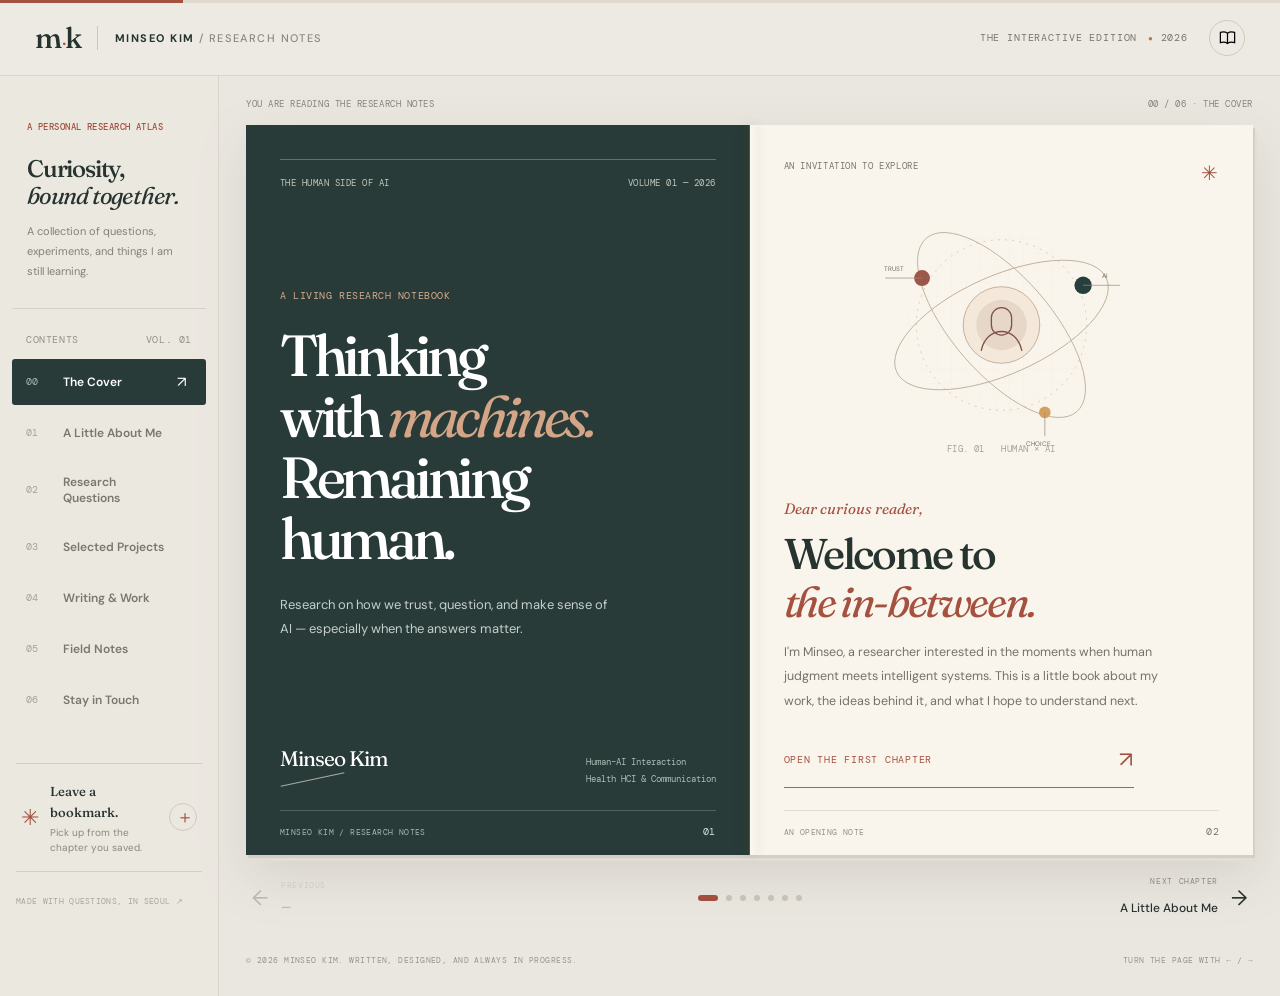
==== commit 0caf77fd: "Add files via upload" ====
--- a/index.html
+++ b/index.html
@@ -20,9 +20,9 @@
 <a class="skip-link" href="#book">Skip to the book</a>
 <div aria-hidden="true" class="reading-progress"><span id="readingProgress"></span></div>
 <header class="topbar">
-<div class="brand"><span class="brand-mark">m<span>·</span>k</span><span class="brand-divider"></span><span class="brand-name">MINSEO KIM <em> / RESEARCH NOTES</em></span></div>
+<div class="brand"><span class="brand-mark">m<span>·</span>k</span><span class="brand-divider"></span><span class="brand-name" data-cms-key="ui-brand-01">MINSEO KIM <em> / RESEARCH NOTES</em></span></div>
 <div class="top-actions">
-<span class="edition">THE INTERACTIVE EDITION <span class="edition-dot">●</span> 2026</span>
+<span class="edition" data-cms-key="ui-edition-01" data-cms-mode="panel">THE INTERACTIVE EDITION <span class="edition-dot">●</span> 2026</span>
 <button aria-pressed="false" class="icon-button" id="readerMode" title="Focus reading mode" type="button"><svg aria-hidden="true" fill="none" stroke="currentColor" stroke-width="1.55" viewbox="0 0 24 24"><path d="M3 5.5c3.2-1.2 6.2-1 9 1 2.8-2 5.8-2.2 9-1v13c-3.2-1.2-6.2-1-9 1-2.8-2-5.8-2.2-9-1zM12 6.5v13"></path></svg><span class="sr-only">Toggle focus reading mode</span></button>
 <button aria-controls="sidebar" aria-expanded="false" aria-label="Open table of contents" class="menu-toggle" id="menuToggle" type="button"><span></span><span></span><span></span></button>
 </div>
@@ -30,75 +30,75 @@
 <div class="site-layout">
 <aside aria-label="Table of contents" class="sidebar" id="sidebar">
 <div class="sidebar-inner">
-<div class="sidebar-intro"><span class="tiny-label">A PERSONAL RESEARCH ATLAS</span><h2>Curiosity,<br/><i>bound together.</i></h2><p>A collection of questions, experiments, and things I am still learning.</p></div>
-<div class="toc-label"><span>CONTENTS</span><span>VOL. 01</span></div>
+<div class="sidebar-intro"><span class="tiny-label" data-cms-key="ui-sidebar-small-01">A PERSONAL RESEARCH ATLAS</span><h2 data-cms-key="ui-sidebar-heading-01">Curiosity,<br/><i>bound together.</i></h2><p data-cms-key="ui-sidebar-description-01">A collection of questions, experiments, and things I am still learning.</p></div>
+<div class="toc-label"><span data-cms-key="ui-toc-label-01">CONTENTS</span><span data-cms-key="ui-toc-label-02">VOL. 01</span></div>
 <nav aria-label="Chapters" class="toc" id="toc">
-<button aria-current="page" class="toc-item active" data-chapter="0" type="button"><span class="toc-no">00</span><span class="toc-text">The Cover</span><span class="toc-arrow">↗</span></button>
-<button class="toc-item" data-chapter="1" type="button"><span class="toc-no">01</span><span class="toc-text">A Little About Me</span><span class="toc-arrow">↗</span></button>
-<button class="toc-item" data-chapter="2" type="button"><span class="toc-no">02</span><span class="toc-text">Research Questions</span><span class="toc-arrow">↗</span></button>
-<button class="toc-item" data-chapter="3" type="button"><span class="toc-no">03</span><span class="toc-text">Selected Projects</span><span class="toc-arrow">↗</span></button>
-<button class="toc-item" data-chapter="4" type="button"><span class="toc-no">04</span><span class="toc-text">Writing &amp; Work</span><span class="toc-arrow">↗</span></button>
-<button class="toc-item" data-chapter="5" type="button"><span class="toc-no">05</span><span class="toc-text">Field Notes</span><span class="toc-arrow">↗</span></button>
-<button class="toc-item" data-chapter="6" type="button"><span class="toc-no">06</span><span class="toc-text">Stay in Touch</span><span class="toc-arrow">↗</span></button>
+<button aria-current="page" class="toc-item active" data-chapter="0" type="button"><span class="toc-no">00</span><span class="toc-text" data-cms-key="ui-toc-name-01" data-cms-mode="panel">The Cover</span><span class="toc-arrow">↗</span></button>
+<button class="toc-item" data-chapter="1" type="button"><span class="toc-no">01</span><span class="toc-text" data-cms-key="ui-toc-name-02" data-cms-mode="panel">A Little About Me</span><span class="toc-arrow">↗</span></button>
+<button class="toc-item" data-chapter="2" type="button"><span class="toc-no">02</span><span class="toc-text" data-cms-key="ui-toc-name-03" data-cms-mode="panel">Research Questions</span><span class="toc-arrow">↗</span></button>
+<button class="toc-item" data-chapter="3" type="button"><span class="toc-no">03</span><span class="toc-text" data-cms-key="ui-toc-name-04" data-cms-mode="panel">Selected Projects</span><span class="toc-arrow">↗</span></button>
+<button class="toc-item" data-chapter="4" type="button"><span class="toc-no">04</span><span class="toc-text" data-cms-key="ui-toc-name-05" data-cms-mode="panel">Writing &amp; Work</span><span class="toc-arrow">↗</span></button>
+<button class="toc-item" data-chapter="5" type="button"><span class="toc-no">05</span><span class="toc-text" data-cms-key="ui-toc-name-06" data-cms-mode="panel">Field Notes</span><span class="toc-arrow">↗</span></button>
+<button class="toc-item" data-chapter="6" type="button"><span class="toc-no">06</span><span class="toc-text" data-cms-key="ui-toc-name-07" data-cms-mode="panel">Stay in Touch</span><span class="toc-arrow">↗</span></button>
 </nav>
 <div class="sidebar-bottom">
-<div class="bookmark-box"><span class="bookmark-icon">✳</span><div><strong>Leave a bookmark.</strong><p>Pick up from the chapter you saved.</p></div><button aria-label="Bookmark this chapter" id="bookmarkButton" title="Bookmark this chapter" type="button">＋</button></div>
+<div class="bookmark-box"><span class="bookmark-icon">✳</span><div><strong data-cms-key="ui-bookmark-title-01">Leave a bookmark.</strong><p data-cms-key="ui-bookmark-caption-01">Pick up from the chapter you saved.</p></div><button aria-label="Bookmark this chapter" id="bookmarkButton" title="Bookmark this chapter" type="button">＋</button></div>
 <button class="resume-link" hidden="" id="resumeButton" type="button">↳ Return to bookmarked page</button>
-<span class="location-note">MADE WITH QUESTIONS, IN SEOUL ↗</span>
+<span class="location-note" data-cms-key="ui-location-01">MADE WITH QUESTIONS, IN SEOUL ↗</span>
 </div>
 </div>
 </aside>
 <div class="sidebar-scrim" id="sidebarScrim"></div>
 <main class="main-content" id="book" tabindex="-1">
-<div class="workspace-meta"><span><i class="status-dot"></i> YOU ARE READING THE RESEARCH NOTES</span><span id="chapterCounter">00 / 06  ·  COVER</span></div>
+<div class="workspace-meta"><span data-cms-key="ui-reading-label-01"><i class="status-dot"></i> YOU ARE READING THE RESEARCH NOTES</span><span id="chapterCounter">00 / 06  ·  COVER</span></div>
 <div class="book-shell" id="bookShell">
 <div aria-hidden="true" class="book-spine"></div>
 <!-- 00 / COVER -->
 <section aria-labelledby="title0" class="chapter is-current" data-page="0">
 <div class="page page-left page-cover">
-<div class="page-content cover-content"><div class="book-rule"><span>THE HUMAN SIDE OF AI</span><span>VOLUME 01 — 2026</span></div><div class="cover-copy"><span class="cover-kicker" data-cms-key="cover-kicker">A living research notebook</span><h1 data-cms-key="ch00-01" id="title0">Thinking<br/>with <em>machines.</em><br/>Remaining<br/>human.</h1><p data-cms-key="ch00-02">Research on how we trust, question, and make sense of AI — especially when the answers matter.</p></div><div class="cover-bottom"><div class="signature">Minseo Kim <span class="signature-rule"></span></div><p data-cms-key="ch00-03">Human–AI Interaction<br/>Health HCI &amp; Communication</p></div></div>
-<div class="page-folio cover-folio"><span>MINSEO KIM / RESEARCH NOTES</span><span>01</span></div>
+<div class="page-content cover-content"><div class="book-rule"><span data-cms-key="cover-bookrule-01">THE HUMAN SIDE OF AI</span><span data-cms-key="cover-bookrule-02">VOLUME 01 — 2026</span></div><div class="cover-copy"><span class="cover-kicker" data-cms-key="cover-kicker">A living research notebook</span><h1 data-cms-key="ch00-01" id="title0">Thinking<br/>with <em>machines.</em><br/>Remaining<br/>human.</h1><p data-cms-key="ch00-02">Research on how we trust, question, and make sense of AI — especially when the answers matter.</p></div><div class="cover-bottom"><div class="signature"><span data-cms-key="cover-signature-01-01" data-cms-mode="panel">Minseo Kim</span><span class="signature-rule"></span></div><p data-cms-key="ch00-03">Human–AI Interaction<br/>Health HCI &amp; Communication</p></div></div>
+<div class="page-folio cover-folio"><span data-cms-key="folio-caption-01">MINSEO KIM / RESEARCH NOTES</span><span>01</span></div>
 </div>
 <div class="page page-right page-opening">
-<div class="page-content opening-content"><div class="top-mini"><span>AN INVITATION TO EXPLORE</span><span>✳</span></div>
-<div aria-hidden="true" class="orbit-wrap"><svg class="orbit-art" viewbox="0 0 420 360"><defs><pattern height="20" id="grid" patternunits="userSpaceOnUse" width="20"><path d="M20 0H0V20" fill="none" opacity="0.7" stroke="#decfc1" stroke-width="0.6"></path></pattern></defs><circle cx="210" cy="180" fill="url(#grid)" opacity=".55" r="132"></circle><circle cx="210" cy="180" fill="none" r="118" stroke="#d1c0ad" stroke-dasharray="3 7" stroke-width="1"></circle><ellipse cx="210" cy="180" fill="none" rx="159" ry="68" stroke="#bdaf9a" stroke-width="1.2" transform="rotate(-24 210 180)"></ellipse><ellipse cx="210" cy="180" fill="none" rx="159" ry="68" stroke="#bdaf9a" stroke-width="1.2" transform="rotate(49 210 180)"></ellipse><circle cx="210" cy="180" fill="#f3e8da" r="53" stroke="#c2aa91" stroke-width="1.25"></circle><circle cx="210" cy="180" fill="#8d4e41" opacity=".11" r="35"></circle><path d="M196 170a14 14 0 0 1 28 0v10a14 14 0 0 1-28 0zM182 215c4-18 16-26 28-26s24 8 28 26" fill="none" stroke="#7e5146" stroke-linecap="round" stroke-width="1.8"></path><circle cx="100" cy="115" fill="#9b5747" r="11"></circle><circle cx="323" cy="125" fill="#273f3c" r="12"></circle><circle cx="270" cy="301" fill="#d4a05f" r="8"></circle><path d="M100 115h-51M323 125h51M270 301v33" stroke="#9a8b79" stroke-width="1"></path><text fill="#756c61" font-size="9" x="48" y="105">TRUST</text><text fill="#756c61" font-size="9" x="349" y="115">AI</text><text fill="#756c61" font-size="9" x="244" y="347">CHOICE</text></svg><span class="orbit-stamp">FIG. 01   HUMAN × AI</span></div>
-<div class="opening-bottom"><span class="handwritten" data-cms-key="opening-handwriting">Dear curious reader,</span><h2 data-cms-key="ch00-04">Welcome to<br/><em>the in-between.</em></h2><p data-cms-key="ch00-05">I'm Minseo, a researcher interested in the moments when human judgment meets intelligent systems. This is a little book about my work, the ideas behind it, and what I hope to understand next.</p><button class="text-cta" data-go="1" type="button">OPEN THE FIRST CHAPTER <span>↗</span></button></div>
-</div><div class="page-folio"><span>AN OPENING NOTE</span><span>02</span></div>
+<div class="page-content opening-content"><div class="top-mini"><span data-cms-key="cover-invitation-01">AN INVITATION TO EXPLORE</span><span>✳</span></div>
+<div aria-hidden="true" class="orbit-wrap"><svg class="orbit-art" viewbox="0 0 420 360"><defs><pattern height="20" id="grid" patternunits="userSpaceOnUse" width="20"><path d="M20 0H0V20" fill="none" opacity="0.7" stroke="#decfc1" stroke-width="0.6"></path></pattern></defs><circle cx="210" cy="180" fill="url(#grid)" opacity=".55" r="132"></circle><circle cx="210" cy="180" fill="none" r="118" stroke="#d1c0ad" stroke-dasharray="3 7" stroke-width="1"></circle><ellipse cx="210" cy="180" fill="none" rx="159" ry="68" stroke="#bdaf9a" stroke-width="1.2" transform="rotate(-24 210 180)"></ellipse><ellipse cx="210" cy="180" fill="none" rx="159" ry="68" stroke="#bdaf9a" stroke-width="1.2" transform="rotate(49 210 180)"></ellipse><circle cx="210" cy="180" fill="#f3e8da" r="53" stroke="#c2aa91" stroke-width="1.25"></circle><circle cx="210" cy="180" fill="#8d4e41" opacity=".11" r="35"></circle><path d="M196 170a14 14 0 0 1 28 0v10a14 14 0 0 1-28 0zM182 215c4-18 16-26 28-26s24 8 28 26" fill="none" stroke="#7e5146" stroke-linecap="round" stroke-width="1.8"></path><circle cx="100" cy="115" fill="#9b5747" r="11"></circle><circle cx="323" cy="125" fill="#273f3c" r="12"></circle><circle cx="270" cy="301" fill="#d4a05f" r="8"></circle><path d="M100 115h-51M323 125h51M270 301v33" stroke="#9a8b79" stroke-width="1"></path><text fill="#756c61" font-size="9" x="48" y="105">TRUST</text><text fill="#756c61" font-size="9" x="349" y="115">AI</text><text fill="#756c61" font-size="9" x="244" y="347">CHOICE</text></svg><span class="orbit-stamp" data-cms-key="cover-figure-01">FIG. 01   HUMAN × AI</span></div>
+<div class="opening-bottom"><span class="handwritten" data-cms-key="opening-handwriting">Dear curious reader,</span><h2 data-cms-key="ch00-04">Welcome to<br/><em>the in-between.</em></h2><p data-cms-key="ch00-05">I'm Minseo, a researcher interested in the moments when human judgment meets intelligent systems. This is a little book about my work, the ideas behind it, and what I hope to understand next.</p><button class="text-cta" data-go="1" type="button"><span data-cms-key="chapter-cta-01-01" data-cms-mode="panel">OPEN THE FIRST CHAPTER</span><span>↗</span></button></div>
+</div><div class="page-folio"><span data-cms-key="folio-caption-02">AN OPENING NOTE</span><span>02</span></div>
 </div>
 </section>
 <!-- 01 / ABOUT -->
 <section aria-labelledby="title1" class="chapter" data-page="1" hidden="">
-<div class="page page-left"><div class="page-content"><div class="section-kicker">CHAPTER 01 <span class="kicker-line"></span> ABOUT</div><h2 class="chapter-title" data-cms-key="ch01-01" id="title1">A little about<br/><em>the person</em><br/>behind the questions.</h2><p class="lede" data-cms-key="ch01-02">I'm an interdisciplinary researcher exploring how people think, feel, and make decisions in AI-mediated environments.</p><p data-cms-key="ch01-03">My work sits at the intersection of <strong>Human–AI Interaction</strong>, <strong>health communication</strong>, and <strong>behavioral research</strong>. I am especially interested in what happens when AI tools communicate uncertain health information, and how their design shapes human understanding.</p><p data-cms-key="ch01-04">Before working on health-related AI experiences, I studied data science and built interactive systems. That path made me curious about a question that code alone cannot answer: <em>how do people actually experience the technologies we create?</em></p><div class="pullquote"><span>“</span><p data-cms-key="ch01-05">I want to design intelligent systems that help people think more clearly, not simply feel more certain.</p></div></div><div class="page-folio"><span>BACKGROUND / MOTIVATION</span><span>03</span></div></div>
-<div class="page page-right"><div class="page-content"><div class="page-note-head"><span>THE RESEARCHER AT A GLANCE</span><span class="star">✳</span></div><div class="portrait-card"><div aria-label="Profile photo placeholder with initials MK" class="portrait-placeholder" role="img"><span>MK<span class="portrait-dot">.</span></span><small>YOUR PHOTO GOES HERE</small></div><div class="portrait-copy"><div class="portrait-script" data-cms-key="portrait-handwriting">nice to meet you.</div><h3 data-cms-key="ch01-06">Minseo Kim</h3><p data-cms-key="ch01-07">M.S. Student · Applied Artificial Intelligence<br/>Sungkyunkwan University, Seoul</p></div></div><div class="info-grid"><div><span class="mini-label">NOW</span><strong>Sungkyunkwan University</strong><p data-cms-key="ch01-08">M.S. in Applied AI · 2025–present<br/>DEHUB Lab · Advisor: Daeho Lee</p></div><div><span class="mini-label">BEFORE</span><strong>Kwangwoon University</strong><p data-cms-key="ch01-09">B.A. in Information Convergence<br/>Data Science · 2025</p></div></div><div class="margin-note"><span class="asterisk">✱</span><p data-cms-key="ch01-10"><strong>Research lens.</strong> Behavioral experiments, user-centered design, and the psychology of human–AI communication.</p></div></div><div class="page-folio"><span>EDUCATION / APPROACH</span><span>04</span></div></div>
+<div class="page page-left"><div class="page-content"><div class="section-kicker" data-cms-key="section-overline-01" data-cms-mode="panel">CHAPTER 01 <span class="kicker-line"></span> ABOUT</div><h2 class="chapter-title" data-cms-key="ch01-01" id="title1">A little about<br/><em>the person</em><br/>behind the questions.</h2><p class="lede" data-cms-key="ch01-02">I'm an interdisciplinary researcher exploring how people think, feel, and make decisions in AI-mediated environments.</p><p data-cms-key="ch01-03">My work sits at the intersection of <strong>Human–AI Interaction</strong>, <strong>health communication</strong>, and <strong>behavioral research</strong>. I am especially interested in what happens when AI tools communicate uncertain health information, and how their design shapes human understanding.</p><p data-cms-key="ch01-04">Before working on health-related AI experiences, I studied data science and built interactive systems. That path made me curious about a question that code alone cannot answer: <em>how do people actually experience the technologies we create?</em></p><div class="pullquote"><span>“</span><p data-cms-key="ch01-05">I want to design intelligent systems that help people think more clearly, not simply feel more certain.</p></div></div><div class="page-folio"><span data-cms-key="folio-caption-03">BACKGROUND / MOTIVATION</span><span>03</span></div></div>
+<div class="page page-right"><div class="page-content"><div class="page-note-head"><span data-cms-key="page-header-01">THE RESEARCHER AT A GLANCE</span><span class="star">✳</span></div><div class="portrait-card"><div aria-label="Profile photo placeholder with initials MK" class="portrait-placeholder" role="img"><span>MK<span class="portrait-dot">.</span></span><small data-cms-key="about-photo-caption-01">YOUR PHOTO GOES HERE</small></div><div class="portrait-copy"><div class="portrait-script" data-cms-key="portrait-handwriting">nice to meet you.</div><h3 data-cms-key="ch01-06">Minseo Kim</h3><p data-cms-key="ch01-07">M.S. Student · Applied Artificial Intelligence<br/>Sungkyunkwan University, Seoul</p></div></div><div class="info-grid"><div><span class="mini-label" data-cms-key="mini-label-01">NOW</span><strong>Sungkyunkwan University</strong><p data-cms-key="ch01-08">M.S. in Applied AI · 2025–present<br/>DEHUB Lab · Advisor: Daeho Lee</p></div><div><span class="mini-label" data-cms-key="mini-label-02">BEFORE</span><strong>Kwangwoon University</strong><p data-cms-key="ch01-09">B.A. in Information Convergence<br/>Data Science · 2025</p></div></div><div class="margin-note"><span class="asterisk">✱</span><p data-cms-key="ch01-10"><strong>Research lens.</strong> Behavioral experiments, user-centered design, and the psychology of human–AI communication.</p></div></div><div class="page-folio"><span data-cms-key="folio-caption-04">EDUCATION / APPROACH</span><span>04</span></div></div>
 </section>
 <!-- 02 / RESEARCH -->
 <section aria-labelledby="title2" class="chapter" data-page="2" hidden="">
-<div class="page page-left"><div class="page-content"><div class="section-kicker">CHAPTER 02 <span class="kicker-line"></span> RESEARCH</div><h2 class="chapter-title" data-cms-key="ch02-01" id="title2">When AI gives<br/><em>an answer,</em><br/>what do we hear?</h2><p class="lede" data-cms-key="ch02-02">AI can make advice feel immediate, accessible, and personal. But its wording can also shape what we notice, fear, or believe.</p><div class="research-question"><span class="rq-index">THE QUESTION / 01</span><h3 data-cms-key="ch02-03">How do communication cues change our trust and judgment?</h3><p data-cms-key="ch02-04">I study how the <strong>source of advice</strong> (AI or human) and small <strong>identification cues</strong> influence how personally attentive a consultation feels — and how people assess uncertain health information.</p></div><div class="research-themes"><div><span>01</span><p data-cms-key="ch02-05">Trust &amp; reliance</p></div><div><span>02</span><p data-cms-key="ch02-06">Uncertainty &amp; anxiety</p></div><div><span>03</span><p data-cms-key="ch02-07">Health decision-making</p></div></div><div class="side-caption">CURRENT FOCUS   ↗   FEAR ANCHORING IN AI-ASSISTED SYMPTOM ASSESSMENT</div></div><div class="page-folio"><span>RESEARCH / THEORY</span><span>05</span></div></div>
-<div class="page page-right"><div class="page-content"><div class="page-note-head"><span>AN INTERACTIVE MARGIN</span><span class="star">↗</span></div><h3 class="interactive-title" data-cms-key="ch02-08">Try changing<br/>the <em>conversation.</em></h3><p class="interactive-intro" data-cms-key="ch02-09">A tiny illustration of my research question. Switch the advisor or the cue and see how the same consultation is framed.</p><div class="demo-panel"><div class="demo-row"><span class="mini-label">01 / WHO IS SPEAKING?</span><div aria-label="Advisor type" class="segmented" role="group"><button aria-pressed="true" class="selected" data-advisor="ai" type="button">AI advisor</button><button aria-pressed="false" data-advisor="human" type="button">Human doctor</button></div></div><div class="demo-row"><span class="mini-label">02 / IDENTIFICATION CUE</span><div aria-label="Identification cue" class="segmented" role="group"><button aria-pressed="true" class="selected" data-cue="off" type="button">Without cue</button><button aria-pressed="false" data-cue="on" type="button">With cue</button></div></div><div aria-live="polite" class="chat-preview"><div class="chat-top"><div class="chat-avatar">✳</div><div><strong id="chatAdvisor">AI health advisor</strong><small>ONLINE HEALTH CONSULTATION</small></div><span class="live-indicator"></span></div><div class="chat-line">I've been experiencing heartburn and upper abdominal discomfort.</div><div class="chat-message" id="chatMessage">Thanks for explaining. Could you tell me when the discomfort started and how often it occurs?</div></div><p class="demo-disclaimer" data-cms-key="ch02-10"><span>ⓘ</span> Concept illustration only; not a clinical recommendation or actual study stimulus.</p></div><div class="margin-note compact"><span class="asterisk">✱</span><p data-cms-key="ch02-11"><strong>Notice:</strong> The information is similar, but the source and framing can change how the exchange feels.</p></div></div><div class="page-folio"><span>RESEARCH / INTERACTIVE STUDY</span><span>06</span></div></div>
+<div class="page page-left"><div class="page-content"><div class="section-kicker" data-cms-key="section-overline-02" data-cms-mode="panel">CHAPTER 02 <span class="kicker-line"></span> RESEARCH</div><h2 class="chapter-title" data-cms-key="ch02-01" id="title2">When AI gives<br/><em>an answer,</em><br/>what do we hear?</h2><p class="lede" data-cms-key="ch02-02">AI can make advice feel immediate, accessible, and personal. But its wording can also shape what we notice, fear, or believe.</p><div class="research-question"><span class="rq-index" data-cms-key="research-question-label-01">THE QUESTION / 01</span><h3 data-cms-key="ch02-03">How do communication cues change our trust and judgment?</h3><p data-cms-key="ch02-04">I study how the <strong>source of advice</strong> (AI or human) and small <strong>identification cues</strong> influence how personally attentive a consultation feels — and how people assess uncertain health information.</p></div><div class="research-themes"><div><span>01</span><p data-cms-key="ch02-05">Trust &amp; reliance</p></div><div><span>02</span><p data-cms-key="ch02-06">Uncertainty &amp; anxiety</p></div><div><span>03</span><p data-cms-key="ch02-07">Health decision-making</p></div></div><div class="side-caption" data-cms-key="research-caption-01">CURRENT FOCUS   ↗   FEAR ANCHORING IN AI-ASSISTED SYMPTOM ASSESSMENT</div></div><div class="page-folio"><span data-cms-key="folio-caption-05">RESEARCH / THEORY</span><span>05</span></div></div>
+<div class="page page-right"><div class="page-content"><div class="page-note-head"><span data-cms-key="page-header-02">AN INTERACTIVE MARGIN</span><span class="star">↗</span></div><h3 class="interactive-title" data-cms-key="ch02-08">Try changing<br/>the <em>conversation.</em></h3><p class="interactive-intro" data-cms-key="ch02-09">A tiny illustration of my research question. Switch the advisor or the cue and see how the same consultation is framed.</p><div class="demo-panel"><div class="demo-row"><span class="mini-label" data-cms-key="mini-label-03">01 / WHO IS SPEAKING?</span><div aria-label="Advisor type" class="segmented" role="group"><button aria-pressed="true" class="selected" data-advisor="ai" data-cms-key="demo-static-controls-01" data-cms-mode="panel" type="button">AI advisor</button><button aria-pressed="false" data-advisor="human" data-cms-key="demo-static-controls-02" data-cms-mode="panel" type="button">Human doctor</button></div></div><div class="demo-row"><span class="mini-label" data-cms-key="mini-label-04">02 / IDENTIFICATION CUE</span><div aria-label="Identification cue" class="segmented" role="group"><button aria-pressed="true" class="selected" data-cms-key="demo-static-controls-03" data-cms-mode="panel" data-cue="off" type="button">Without cue</button><button aria-pressed="false" data-cms-key="demo-static-controls-04" data-cms-mode="panel" data-cue="on" type="button">With cue</button></div></div><div aria-live="polite" class="chat-preview"><div class="chat-top"><div class="chat-avatar" data-cms-key="demo-avatar-01">✳</div><div><strong id="chatAdvisor">AI health advisor</strong><small>ONLINE HEALTH CONSULTATION</small></div><span class="live-indicator"></span></div><div class="chat-line" data-cms-key="demo-user-line-01">I've been experiencing heartburn and upper abdominal discomfort.</div><div class="chat-message" id="chatMessage">Thanks for explaining. Could you tell me when the discomfort started and how often it occurs?</div></div><p class="demo-disclaimer" data-cms-key="ch02-10"><span>ⓘ</span> Concept illustration only; not a clinical recommendation or actual study stimulus.</p></div><div class="margin-note compact"><span class="asterisk">✱</span><p data-cms-key="ch02-11"><strong>Notice:</strong> The information is similar, but the source and framing can change how the exchange feels.</p></div></div><div class="page-folio"><span data-cms-key="folio-caption-06">RESEARCH / INTERACTIVE STUDY</span><span>06</span></div></div>
 </section>
 <!-- 03 / PROJECTS -->
 <section aria-labelledby="title3" class="chapter" data-page="3" hidden="">
-<div class="page page-left"><div class="page-content"><div class="section-kicker">CHAPTER 03 <span class="kicker-line"></span> PROJECTS</div><h2 class="chapter-title" data-cms-key="ch03-01" id="title3">A few things<br/>I've <em>made</em><br/>&amp; investigated.</h2><p class="lede" data-cms-key="ch03-02">Research becomes tangible through prototypes, experiments, and the questions that survive them.</p><div class="project-feature"><div class="project-topline"><span>01 / IN PROGRESS</span><span>2026 ↗</span></div><div aria-hidden="true" class="feature-visual"><div class="visual-bubble bubble-a">Could this be serious?</div><div class="visual-thread"><span></span><span></span><span></span></div><div class="visual-bubble bubble-b">How certain is certain?</div><span class="visual-x">×</span></div><h3 data-cms-key="ch03-03">Fear Anchoring in AI-assisted Symptom Assessment</h3><p data-cms-key="ch03-04">Investigating how initial diagnostic framing can influence later judgments and how conversational design might shape that process.</p><div class="tagrow"><span>HEALTH HCI</span><span>JUDGMENT</span><span>AI COMMUNICATION</span></div></div></div><div class="page-folio"><span>PROJECTS / RESEARCH</span><span>07</span></div></div>
-<div class="page page-right"><div class="page-content"><div class="page-note-head"><span>AN INDEX OF EXPLORATIONS</span><span class="star">03</span></div><div class="project-list"><div class="project-list-item"><div class="project-list-number">02</div><div><div class="project-year" data-cms-key="project-meta-01">2026 · RESEARCH STUDY</div><h3 data-cms-key="ch03-05">How does an AI health advisor communicate care?</h3><p data-cms-key="ch03-06">Experimental work examining how different forms of empathic communication affect how people evaluate AI health guidance.</p><button aria-expanded="false" class="read-more" data-expand="study" type="button">READ THE MARGIN NOTE <span>＋</span></button><div class="expand-note" data-cms-key="project-note-01" hidden="" id="expand-study">Designed as a between-subjects experiment investigating communication choices and outcomes including trust, care, and anxiety.</div></div></div><div class="project-list-item"><div class="project-list-number">03</div><div><div class="project-year" data-cms-key="project-meta-02">2024 · UNDERGRADUATE PROJECT</div><h3 data-cms-key="ch03-07">Pronunciation Feedback, Made Interactive</h3><p data-cms-key="ch03-08">An AI-assisted language-learning web application offering pronunciation feedback for learners.</p><button aria-expanded="false" class="read-more" data-expand="webapp" type="button">READ THE MARGIN NOTE <span>＋</span></button><div class="expand-note" data-cms-key="project-note-02" hidden="" id="expand-webapp">Developed as a graduation project at Kwangwoon University; received first place at the 2024 graduation exhibition.</div></div></div><div id="cmsAddedProjects"></div></div><div class="margin-note compact"><span class="asterisk">✱</span><p data-cms-key="ch03-09">I care about the full cycle: a question worth asking, a system worth building, and evidence worth examining.</p></div></div><div class="page-folio"><span>PROJECTS / ARCHIVE</span><span>08</span></div></div>
+<div class="page page-left"><div class="page-content"><div class="section-kicker" data-cms-key="section-overline-03" data-cms-mode="panel">CHAPTER 03 <span class="kicker-line"></span> PROJECTS</div><h2 class="chapter-title" data-cms-key="ch03-01" id="title3">A few things<br/>I've <em>made</em><br/>&amp; investigated.</h2><p class="lede" data-cms-key="ch03-02">Research becomes tangible through prototypes, experiments, and the questions that survive them.</p><div class="project-feature"><div class="project-topline"><span data-cms-key="project-topline-01">01 / IN PROGRESS</span><span data-cms-key="project-topline-02">2026 ↗</span></div><div aria-hidden="true" class="feature-visual"><div class="visual-bubble bubble-a" data-cms-key="project-doodle-01">Could this be serious?</div><div class="visual-thread"><span></span><span></span><span></span></div><div class="visual-bubble bubble-b" data-cms-key="project-doodle-02">How certain is certain?</div><span class="visual-x">×</span></div><h3 data-cms-key="ch03-03">Fear Anchoring in AI-assisted Symptom Assessment</h3><p data-cms-key="ch03-04">Investigating how initial diagnostic framing can influence later judgments and how conversational design might shape that process.</p><div class="tagrow"><span data-cms-key="project-tag-01">HEALTH HCI</span><span data-cms-key="project-tag-02">JUDGMENT</span><span data-cms-key="project-tag-03">AI COMMUNICATION</span></div></div></div><div class="page-folio"><span data-cms-key="folio-caption-07">PROJECTS / RESEARCH</span><span>07</span></div></div>
+<div class="page page-right"><div class="page-content"><div class="page-note-head"><span data-cms-key="page-header-03">AN INDEX OF EXPLORATIONS</span><span class="star">03</span></div><div class="project-list"><div class="project-list-item"><div class="project-list-number">02</div><div><div class="project-year" data-cms-key="project-meta-01">2026 · RESEARCH STUDY</div><h3 data-cms-key="ch03-05">How does an AI health advisor communicate care?</h3><p data-cms-key="ch03-06">Experimental work examining how different forms of empathic communication affect how people evaluate AI health guidance.</p><button aria-expanded="false" class="read-more" data-expand="study" type="button"><span data-cms-key="read-more-label-01-01" data-cms-mode="panel">READ THE MARGIN NOTE</span><span>＋</span></button><div class="expand-note" data-cms-key="project-note-01" hidden="" id="expand-study">Designed as a between-subjects experiment investigating communication choices and outcomes including trust, care, and anxiety.</div></div></div><div class="project-list-item"><div class="project-list-number">03</div><div><div class="project-year" data-cms-key="project-meta-02">2024 · UNDERGRADUATE PROJECT</div><h3 data-cms-key="ch03-07">Pronunciation Feedback, Made Interactive</h3><p data-cms-key="ch03-08">An AI-assisted language-learning web application offering pronunciation feedback for learners.</p><button aria-expanded="false" class="read-more" data-expand="webapp" type="button"><span data-cms-key="read-more-label-02-01" data-cms-mode="panel">READ THE MARGIN NOTE</span><span>＋</span></button><div class="expand-note" data-cms-key="project-note-02" hidden="" id="expand-webapp">Developed as a graduation project at Kwangwoon University; received first place at the 2024 graduation exhibition.</div></div></div><div id="cmsAddedProjects"></div></div><div class="margin-note compact"><span class="asterisk">✱</span><p data-cms-key="ch03-09">I care about the full cycle: a question worth asking, a system worth building, and evidence worth examining.</p></div></div><div class="page-folio"><span data-cms-key="folio-caption-08">PROJECTS / ARCHIVE</span><span>08</span></div></div>
 </section>
 <!-- 04 / WRITING -->
 <section aria-labelledby="title4" class="chapter" data-page="4" hidden="">
-<div class="page page-left"><div class="page-content"><div class="section-kicker">CHAPTER 04 <span class="kicker-line"></span> WRITING</div><h2 class="chapter-title" data-cms-key="ch04-01" id="title4">Work in<br/><em>progress,</em><br/>ideas in motion.</h2><p class="lede" data-cms-key="ch04-02">An evolving shelf of research writing, presentations, and ideas under development.</p><div class="writing-article"><div class="writing-meta"><span>WORK IN PREPARATION</span><span>2026</span></div><h3 data-cms-key="ch04-03">Fear Anchoring in AI-assisted Symptom Assessment</h3><p data-cms-key="ch04-04">Master's thesis research exploring responses to serious diagnostic possibilities in AI-mediated symptom assessment.</p><div class="writing-status"><span class="status-dash"></span> Thesis in preparation — not a published paper</div></div><div id="cmsAddedPublications"></div><div class="pullquote slim"><span>“</span><p data-cms-key="ch04-05">Good research often begins with noticing a question everyone else has learned to walk past.</p></div></div><div class="page-folio"><span>WRITING / IN PROGRESS</span><span>09</span></div></div>
-<div class="page page-right"><div class="page-content"><div class="page-note-head"><span>FROM THE EDITOR'S DESK</span><span class="star">✳</span></div><div class="index-card"><div class="index-card-top">PUBLICATION INDEX   /   VOL. 01</div><div class="index-card-rule"></div><h3 data-cms-key="ch04-06">A note on<br/><em>this section.</em></h3><p data-cms-key="ch04-07">This chapter intentionally lists verified work in preparation separately from published scholarship.</p><p data-cms-key="ch04-08">Conference papers, publications, and presentation details can be added here with complete citations and links as they become available.</p><span class="stamped">TO BE CONTINUED ↗</span></div><div class="mini-index"><span>IN THE MEANTIME</span><p data-cms-key="ch04-09">Browse the projects in Chapter 03, or turn to Chapter 05 for shorter reflections on the questions behind the work.</p><button class="text-cta dark-cta" data-go="5" type="button">TURN TO FIELD NOTES <span>↗</span></button></div></div><div class="page-folio"><span>WRITING / EDITOR'S NOTE</span><span>10</span></div></div>
+<div class="page page-left"><div class="page-content"><div class="section-kicker" data-cms-key="section-overline-04" data-cms-mode="panel">CHAPTER 04 <span class="kicker-line"></span> WRITING</div><h2 class="chapter-title" data-cms-key="ch04-01" id="title4">Work in<br/><em>progress,</em><br/>ideas in motion.</h2><p class="lede" data-cms-key="ch04-02">An evolving shelf of research writing, presentations, and ideas under development.</p><div class="writing-article"><div class="writing-meta"><span data-cms-key="writing-meta-01">WORK IN PREPARATION</span><span data-cms-key="writing-meta-02">2026</span></div><h3 data-cms-key="ch04-03">Fear Anchoring in AI-assisted Symptom Assessment</h3><p data-cms-key="ch04-04">Master's thesis research exploring responses to serious diagnostic possibilities in AI-mediated symptom assessment.</p><div class="writing-status" data-cms-key="writing-status-01"><span class="status-dash"></span> Thesis in preparation — not a published paper</div></div><div id="cmsAddedPublications"></div><div class="pullquote slim"><span>“</span><p data-cms-key="ch04-05">Good research often begins with noticing a question everyone else has learned to walk past.</p></div></div><div class="page-folio"><span data-cms-key="folio-caption-09">WRITING / IN PROGRESS</span><span>09</span></div></div>
+<div class="page page-right"><div class="page-content"><div class="page-note-head"><span data-cms-key="page-header-04">FROM THE EDITOR'S DESK</span><span class="star">✳</span></div><div class="index-card"><div class="index-card-top" data-cms-key="writing-index-top-01">PUBLICATION INDEX   /   VOL. 01</div><div class="index-card-rule"></div><h3 data-cms-key="ch04-06">A note on<br/><em>this section.</em></h3><p data-cms-key="ch04-07">This chapter intentionally lists verified work in preparation separately from published scholarship.</p><p data-cms-key="ch04-08">Conference papers, publications, and presentation details can be added here with complete citations and links as they become available.</p><span class="stamped" data-cms-key="writing-stamp-01">TO BE CONTINUED ↗</span></div><div class="mini-index"><span data-cms-key="mini-index-title-01">IN THE MEANTIME</span><p data-cms-key="ch04-09">Browse the projects in Chapter 03, or turn to Chapter 05 for shorter reflections on the questions behind the work.</p><button class="text-cta dark-cta" data-go="5" type="button"><span data-cms-key="chapter-cta-02-01" data-cms-mode="panel">TURN TO FIELD NOTES</span><span>↗</span></button></div></div><div class="page-folio"><span data-cms-key="folio-caption-10">WRITING / EDITOR'S NOTE</span><span>10</span></div></div>
 </section>
 <!-- 05 / NOTES -->
 <section aria-labelledby="title5" class="chapter" data-page="5" hidden="">
-<div class="page page-left"><div class="page-content"><div class="section-kicker">CHAPTER 05 <span class="kicker-line"></span> FIELD NOTES</div><h2 class="chapter-title" data-cms-key="ch05-01" id="title5">Little notes<br/>on <em>big</em><br/>questions.</h2><p class="lede" data-cms-key="ch05-02">An informal notebook for the ideas that don't quite fit into an abstract.</p><div class="note-date" data-cms-key="field-note-date">FIELD NOTE N° 001   /   REFLECTION</div><h3 class="essay-title" data-cms-key="ch05-03">When reassurance<br/>sounds like certainty.</h3><p data-cms-key="ch05-04">In health conversations, words can be more than information. A confident tone can calm us down, but it can also make an uncertain claim feel settled.</p><p data-cms-key="ch05-05">That tension makes communication design a research problem. When does a system help someone navigate uncertainty? When does it accidentally encourage them to stop asking questions?</p><p class="essay-end" data-cms-key="ch05-06">I want to understand that boundary — and design for the space around it.</p></div><div class="page-folio"><span>FIELD NOTES / 001</span><span>11</span></div></div>
-<div class="page page-right"><div class="page-content"><div class="page-note-head"><span>CLICK INTO THE MARGINS</span><span class="star">↗</span></div><h3 class="interactive-title margin-title" data-cms-key="ch05-07">Three things<br/><em>worth asking.</em></h3><p class="interactive-intro" data-cms-key="ch05-08">Every study begins with an assumption. These are the ones I keep examining.</p><div class="accordion" id="notesAccordion"><div class="accordion-item"><button aria-controls="note-1" aria-expanded="true" class="accordion-head" type="button"><span>01</span><strong>Does it feel personal?</strong><span class="accordion-symbol">−</span></button><div class="accordion-body" id="note-1"><p data-cms-key="ch05-09">Small details — such as acknowledging someone's context — may change how attentively a response is perceived, even when its core information stays the same.</p></div></div><div class="accordion-item"><button aria-controls="note-2" aria-expanded="false" class="accordion-head" type="button"><span>02</span><strong>Who is giving the advice?</strong><span class="accordion-symbol">＋</span></button><div class="accordion-body" hidden="" id="note-2"><p data-cms-key="ch05-10">The same words can carry different expectations when attributed to a human clinician or to an AI assistant. Source cues may shape trust and accountability.</p></div></div><div class="accordion-item"><button aria-controls="note-3" aria-expanded="false" class="accordion-head" type="button"><span>03</span><strong>What stays in our minds?</strong><span class="accordion-symbol">＋</span></button><div class="accordion-body" hidden="" id="note-3"><p data-cms-key="ch05-11">An early suggestion can remain an anchor as more information arrives. How could systems help people revise first impressions rather than merely reinforce them?</p></div></div></div><div class="pencil-note">a note to myself: ask better questions. <span>↗</span></div></div><div class="page-folio"><span>FIELD NOTES / MARGINALIA</span><span>12</span></div></div>
+<div class="page page-left"><div class="page-content"><div class="section-kicker" data-cms-key="section-overline-05" data-cms-mode="panel">CHAPTER 05 <span class="kicker-line"></span> FIELD NOTES</div><h2 class="chapter-title" data-cms-key="ch05-01" id="title5">Little notes<br/>on <em>big</em><br/>questions.</h2><p class="lede" data-cms-key="ch05-02">An informal notebook for the ideas that don't quite fit into an abstract.</p><div class="note-date" data-cms-key="field-note-date">FIELD NOTE N° 001   /   REFLECTION</div><h3 class="essay-title" data-cms-key="ch05-03">When reassurance<br/>sounds like certainty.</h3><p data-cms-key="ch05-04">In health conversations, words can be more than information. A confident tone can calm us down, but it can also make an uncertain claim feel settled.</p><p data-cms-key="ch05-05">That tension makes communication design a research problem. When does a system help someone navigate uncertainty? When does it accidentally encourage them to stop asking questions?</p><p class="essay-end" data-cms-key="ch05-06">I want to understand that boundary — and design for the space around it.</p></div><div class="page-folio"><span data-cms-key="folio-caption-11">FIELD NOTES / 001</span><span>11</span></div></div>
+<div class="page page-right"><div class="page-content"><div class="page-note-head"><span data-cms-key="page-header-05">CLICK INTO THE MARGINS</span><span class="star">↗</span></div><h3 class="interactive-title margin-title" data-cms-key="ch05-07">Three things<br/><em>worth asking.</em></h3><p class="interactive-intro" data-cms-key="ch05-08">Every study begins with an assumption. These are the ones I keep examining.</p><div class="accordion" id="notesAccordion"><div class="accordion-item"><button aria-controls="note-1" aria-expanded="true" class="accordion-head" type="button"><span>01</span><strong data-cms-key="accordion-title-01" data-cms-mode="panel">Does it feel personal?</strong><span class="accordion-symbol">−</span></button><div class="accordion-body" id="note-1"><p data-cms-key="ch05-09">Small details — such as acknowledging someone's context — may change how attentively a response is perceived, even when its core information stays the same.</p></div></div><div class="accordion-item"><button aria-controls="note-2" aria-expanded="false" class="accordion-head" type="button"><span>02</span><strong data-cms-key="accordion-title-02" data-cms-mode="panel">Who is giving the advice?</strong><span class="accordion-symbol">＋</span></button><div class="accordion-body" hidden="" id="note-2"><p data-cms-key="ch05-10">The same words can carry different expectations when attributed to a human clinician or to an AI assistant. Source cues may shape trust and accountability.</p></div></div><div class="accordion-item"><button aria-controls="note-3" aria-expanded="false" class="accordion-head" type="button"><span>03</span><strong data-cms-key="accordion-title-03" data-cms-mode="panel">What stays in our minds?</strong><span class="accordion-symbol">＋</span></button><div class="accordion-body" hidden="" id="note-3"><p data-cms-key="ch05-11">An early suggestion can remain an anchor as more information arrives. How could systems help people revise first impressions rather than merely reinforce them?</p></div></div></div><div class="pencil-note" data-cms-key="field-pencil-01">a note to myself: ask better questions. <span>↗</span></div></div><div class="page-folio"><span data-cms-key="folio-caption-12">FIELD NOTES / MARGINALIA</span><span>12</span></div></div>
 </section>
 <!-- 06 / CONTACT -->
 <section aria-labelledby="title6" class="chapter" data-page="6" hidden="">
-<div class="page page-left page-contact"><div class="page-content"><div class="section-kicker">CHAPTER 06 <span class="kicker-line"></span> CONTACT</div><h2 class="chapter-title" data-cms-key="ch06-01" id="title6">The best ideas<br/>usually start<br/><em>with a conversation.</em></h2><p class="lede" data-cms-key="ch06-02">If you're working on questions around human–AI interaction, health communication, or decision-making, I'd love to hear from you.</p><a class="big-email" href="mailto:kimminseo061900@gmail.com">Say hello <span>↗</span></a><p class="email-address" data-cms-key="ch06-03">kimminseo061900@gmail.com</p><div class="contact-line"></div><p data-cms-key="ch06-04">I'm currently an M.S. student at Sungkyunkwan University, exploring the relationship between intelligent systems and human judgment.</p><p data-cms-key="ch06-05">Whether it's a paper, a prototype, or an interesting question — feel free to reach out.</p></div><div class="page-folio"><span>LET'S KEEP THINKING</span><span>13</span></div></div>
-<div class="page page-right"><div class="page-content"><div class="page-note-head"><span>THE BACK COVER</span><span class="star">✳</span></div><div class="end-mark"><span>THE END</span><div>✦</div><em>...or perhaps,<br/>a beginning.</em></div><div class="contact-resources"><div><span class="mini-label">ACADEMIC OVERVIEW</span><a href="cv.html">Read my research CV <span>↗</span></a></div><div><span class="mini-label">INSTITUTION</span><a href="https://www.skku.edu/eng/" rel="noopener noreferrer" target="_blank">Sungkyunkwan University <span>↗</span></a></div><div><span class="mini-label">RESEARCH GROUP</span><span>Digital Environment and Human Behavior Lab (DEHUB)</span></div></div><button class="text-cta dark-cta back-cover-link" data-go="0" type="button">START AGAIN <span>↗</span></button></div><div class="page-folio"><span>SEE YOU IN THE NEXT VOLUME</span><span>14</span></div></div>
+<div class="page page-left page-contact"><div class="page-content"><div class="section-kicker" data-cms-key="section-overline-06" data-cms-mode="panel">CHAPTER 06 <span class="kicker-line"></span> CONTACT</div><h2 class="chapter-title" data-cms-key="ch06-01" id="title6">The best ideas<br/>usually start<br/><em>with a conversation.</em></h2><p class="lede" data-cms-key="ch06-02">If you're working on questions around human–AI interaction, health communication, or decision-making, I'd love to hear from you.</p><a class="big-email" href="mailto:kimminseo061900@gmail.com"><span data-cms-key="contact-email-action-01-01" data-cms-mode="panel">Say hello</span><span>↗</span></a><p class="email-address" data-cms-key="ch06-03">kimminseo061900@gmail.com</p><div class="contact-line"></div><p data-cms-key="ch06-04">I'm currently an M.S. student at Sungkyunkwan University, exploring the relationship between intelligent systems and human judgment.</p><p data-cms-key="ch06-05">Whether it's a paper, a prototype, or an interesting question — feel free to reach out.</p></div><div class="page-folio"><span data-cms-key="folio-caption-13">LET'S KEEP THINKING</span><span>13</span></div></div>
+<div class="page page-right"><div class="page-content"><div class="page-note-head"><span data-cms-key="page-header-06">THE BACK COVER</span><span class="star">✳</span></div><div class="end-mark"><span data-cms-key="end-heading-01">THE END</span><div>✦</div><em data-cms-key="end-subheading-01">...or perhaps,<br/>a beginning.</em></div><div class="contact-resources"><div><span class="mini-label" data-cms-key="mini-label-05">ACADEMIC OVERVIEW</span><a href="cv.html"><span data-cms-key="contact-link-name-01-01" data-cms-mode="panel">Read my research CV</span><span data-cms-key="contact-resource-span-01">↗</span></a></div><div><span class="mini-label" data-cms-key="mini-label-06">INSTITUTION</span><a data-cms-href="institutionUrl" href="https://www.skku.edu/eng/" rel="noopener noreferrer" target="_blank"><span data-cms-key="contact-link-name-02-01" data-cms-mode="panel">Sungkyunkwan University</span><span data-cms-key="contact-resource-span-02">↗</span></a></div><div><span class="mini-label" data-cms-key="mini-label-07">RESEARCH GROUP</span><span data-cms-key="contact-resource-span-03">Digital Environment and Human Behavior Lab (DEHUB)</span></div></div><button class="text-cta dark-cta back-cover-link" data-go="0" type="button"><span data-cms-key="chapter-cta-03-01" data-cms-mode="panel">START AGAIN</span><span>↗</span></button></div><div class="page-folio"><span data-cms-key="folio-caption-14">SEE YOU IN THE NEXT VOLUME</span><span>14</span></div></div>
 </section>
 </div>
 <div class="book-controls"><button class="page-control" disabled="" id="prevChapter" type="button"><span>←</span><span><small>PREVIOUS</small><strong id="prevLabel">—</strong></span></button><div aria-label="Chapter selection" class="page-dots" id="pageDots" role="group"><button aria-current="page" aria-label="Go to cover" class="page-dot active" data-go="0" type="button"></button><button aria-label="Go to about" class="page-dot" data-go="1" type="button"></button><button aria-label="Go to research" class="page-dot" data-go="2" type="button"></button><button aria-label="Go to projects" class="page-dot" data-go="3" type="button"></button><button aria-label="Go to writing" class="page-dot" data-go="4" type="button"></button><button aria-label="Go to notes" class="page-dot" data-go="5" type="button"></button><button aria-label="Go to contact" class="page-dot" data-go="6" type="button"></button></div><button class="page-control next-control" id="nextChapter" type="button"><span><small>NEXT CHAPTER</small><strong id="nextLabel">A Little About Me</strong></span><span>→</span></button></div>
-<div class="site-bottom"><span>© 2026 MINSEO KIM. WRITTEN, DESIGNED, AND ALWAYS IN PROGRESS.</span><span>TURN THE PAGE WITH ← / →</span></div>
+<div class="site-bottom"><span data-cms-key="ui-bottom-01">© 2026 MINSEO KIM. WRITTEN, DESIGNED, AND ALWAYS IN PROGRESS.</span><span data-cms-key="ui-bottom-02">TURN THE PAGE WITH ← / →</span></div>
 </main>
 </div>
 <div aria-live="polite" class="toast" id="toast" role="status"></div>
--- a/style.css
+++ b/style.css
@@ -19,3 +19,8 @@
 @media print{.topbar,.sidebar,.book-controls,.workspace-meta,.site-bottom,.toast,.reading-progress{display:none!important}.site-layout,.chapter{display:block}.main-content{padding:0}.chapter:not(.is-current){display:none!important}.chapter.is-current .page{break-after:page;page-break-after:always;min-height:95vh;filter:none;box-shadow:none}.book-shell{filter:none}.book-spine{display:none}.page-content{padding:45px}}
 /* Content manager additions */
 .cms-extra-project{padding-top:20px}.cms-added-link{display:inline-block;color:var(--rust);font:10px var(--mono);letter-spacing:.04em;margin-top:13px;text-decoration:none;border-bottom:1px solid currentColor;padding-bottom:6px}.cms-publication-card{border-top:1px solid #dbd2c4;margin:15px 0 0;padding:18px 0}.cms-pub-meta{font:9px var(--mono);color:var(--rust);text-transform:uppercase}.cms-publication-card h3{font:500 22px/1.3 var(--serif);letter-spacing:-.04em;margin:12px 0}.cms-publication-card p{font:12px/1.8 var(--sans);color:#726f65}.portrait-placeholder.cms-has-image::after,.portrait-placeholder.cms-has-image::before,.portrait-placeholder.cms-has-image>span,.portrait-placeholder.cms-has-image>small{display:none}.cms-profile-image{position:absolute;inset:0;width:100%;height:100%;object-fit:cover;z-index:2}
+
+/* Keep clickable CTA labels as text rather than styling them like their arrow icons. */
+.text-cta > span[data-cms-key]{font:inherit;letter-spacing:inherit;transform:none!important}
+.read-more > span[data-cms-key]{margin-left:0;font:inherit;letter-spacing:inherit}
+.big-email > span[data-cms-key]{font:inherit;transform:none!important}
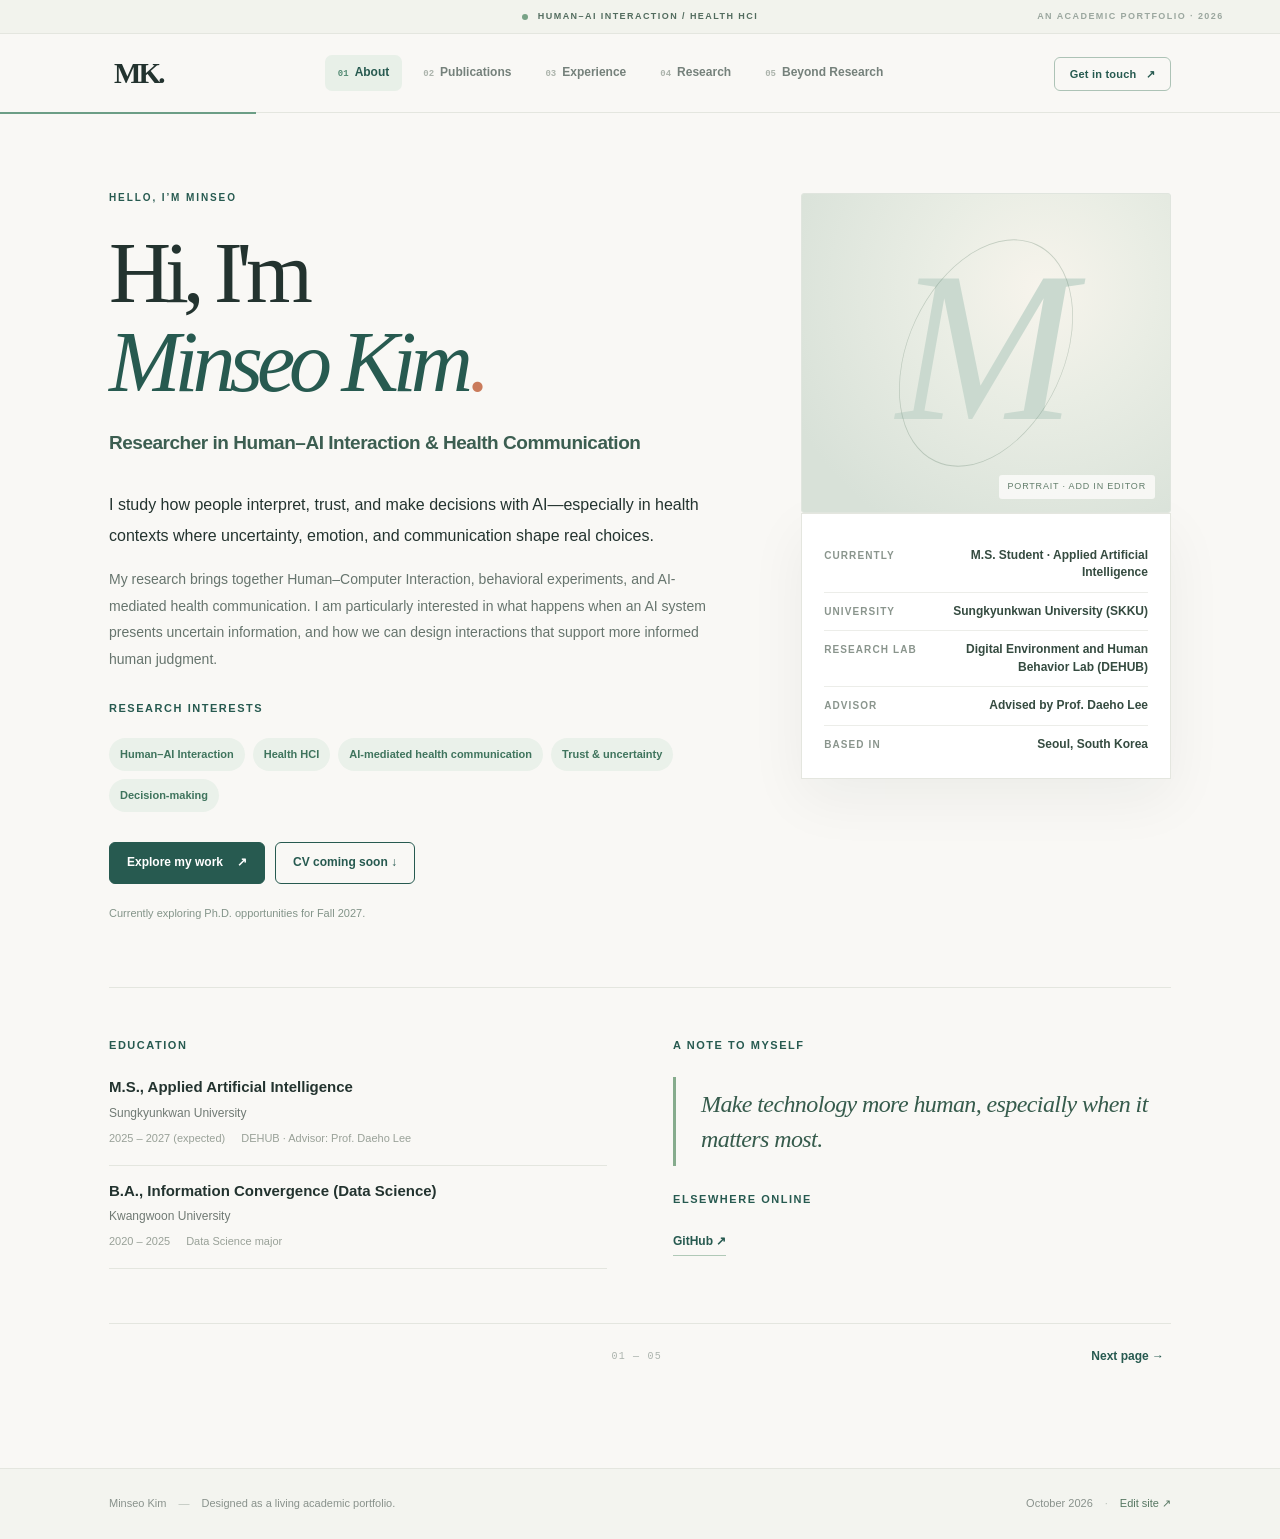
==== commit 686fbb74: "Add files via upload" ====
--- a/index.html
+++ b/index.html
@@ -1,106 +1,27 @@
-<!DOCTYPE html>
-
+<!doctype html>
 <html lang="en">
 <head>
-<meta charset="utf-8"/>
-<meta content="width=device-width, initial-scale=1" name="viewport"/>
-<meta content="#ece9e2" name="theme-color"/>
-<meta content="The research notes of Minseo Kim — exploring Human–AI Interaction, Health HCI, and how people make decisions with intelligent systems." name="description"/>
-<meta content="website" property="og:type"/>
-<meta content="Minseo Kim — Research Notes" property="og:title"/>
-<meta content="An interactive field guide to human–AI interaction, trust, and health decision-making." property="og:description"/>
-<title>Minseo Kim | Research Notes</title>
-<link href="https://fonts.googleapis.com" rel="preconnect"/>
-<link crossorigin="" href="https://fonts.gstatic.com" rel="preconnect"/>
-<link href="https://fonts.googleapis.com/css2?family=DM+Mono:wght@400;500&amp;family=DM+Sans:wght@400;500;600;700&amp;family=Fraunces:opsz,wght,SOFT,WONK@9..144,400,0,0;9..144,500,0,0;9..144,600,0,0&amp;display=swap" rel="stylesheet"/>
-<link href="style.css" rel="stylesheet"/>
-<script defer="" src="script.js"></script>
-<script defer="True" src="cms-core.js"></script></head>
+  <meta charset="utf-8" />
+  <meta name="viewport" content="width=device-width, initial-scale=1" />
+  <meta name="description" content="Minseo Kim — research in human–AI interaction, health HCI, and AI-mediated health communication." />
+  <meta name="theme-color" content="#f9f8f5" />
+  <title>Minseo Kim · Academic Website</title>
+  <link rel="stylesheet" href="styles.css" />
+  <script defer src="data.js"></script>
+  <script defer src="site.js"></script>
+</head>
 <body>
-<a class="skip-link" href="#book">Skip to the book</a>
-<div aria-hidden="true" class="reading-progress"><span id="readingProgress"></span></div>
-<header class="topbar">
-<div class="brand"><span class="brand-mark">m<span>·</span>k</span><span class="brand-divider"></span><span class="brand-name" data-cms-key="ui-brand-01">MINSEO KIM <em> / RESEARCH NOTES</em></span></div>
-<div class="top-actions">
-<span class="edition" data-cms-key="ui-edition-01" data-cms-mode="panel">THE INTERACTIVE EDITION <span class="edition-dot">●</span> 2026</span>
-<button aria-pressed="false" class="icon-button" id="readerMode" title="Focus reading mode" type="button"><svg aria-hidden="true" fill="none" stroke="currentColor" stroke-width="1.55" viewbox="0 0 24 24"><path d="M3 5.5c3.2-1.2 6.2-1 9 1 2.8-2 5.8-2.2 9-1v13c-3.2-1.2-6.2-1-9 1-2.8-2-5.8-2.2-9-1zM12 6.5v13"></path></svg><span class="sr-only">Toggle focus reading mode</span></button>
-<button aria-controls="sidebar" aria-expanded="false" aria-label="Open table of contents" class="menu-toggle" id="menuToggle" type="button"><span></span><span></span><span></span></button>
-</div>
-</header>
-<div class="site-layout">
-<aside aria-label="Table of contents" class="sidebar" id="sidebar">
-<div class="sidebar-inner">
-<div class="sidebar-intro"><span class="tiny-label" data-cms-key="ui-sidebar-small-01">A PERSONAL RESEARCH ATLAS</span><h2 data-cms-key="ui-sidebar-heading-01">Curiosity,<br/><i>bound together.</i></h2><p data-cms-key="ui-sidebar-description-01">A collection of questions, experiments, and things I am still learning.</p></div>
-<div class="toc-label"><span data-cms-key="ui-toc-label-01">CONTENTS</span><span data-cms-key="ui-toc-label-02">VOL. 01</span></div>
-<nav aria-label="Chapters" class="toc" id="toc">
-<button aria-current="page" class="toc-item active" data-chapter="0" type="button"><span class="toc-no">00</span><span class="toc-text" data-cms-key="ui-toc-name-01" data-cms-mode="panel">The Cover</span><span class="toc-arrow">↗</span></button>
-<button class="toc-item" data-chapter="1" type="button"><span class="toc-no">01</span><span class="toc-text" data-cms-key="ui-toc-name-02" data-cms-mode="panel">A Little About Me</span><span class="toc-arrow">↗</span></button>
-<button class="toc-item" data-chapter="2" type="button"><span class="toc-no">02</span><span class="toc-text" data-cms-key="ui-toc-name-03" data-cms-mode="panel">Research Questions</span><span class="toc-arrow">↗</span></button>
-<button class="toc-item" data-chapter="3" type="button"><span class="toc-no">03</span><span class="toc-text" data-cms-key="ui-toc-name-04" data-cms-mode="panel">Selected Projects</span><span class="toc-arrow">↗</span></button>
-<button class="toc-item" data-chapter="4" type="button"><span class="toc-no">04</span><span class="toc-text" data-cms-key="ui-toc-name-05" data-cms-mode="panel">Writing &amp; Work</span><span class="toc-arrow">↗</span></button>
-<button class="toc-item" data-chapter="5" type="button"><span class="toc-no">05</span><span class="toc-text" data-cms-key="ui-toc-name-06" data-cms-mode="panel">Field Notes</span><span class="toc-arrow">↗</span></button>
-<button class="toc-item" data-chapter="6" type="button"><span class="toc-no">06</span><span class="toc-text" data-cms-key="ui-toc-name-07" data-cms-mode="panel">Stay in Touch</span><span class="toc-arrow">↗</span></button>
-</nav>
-<div class="sidebar-bottom">
-<div class="bookmark-box"><span class="bookmark-icon">✳</span><div><strong data-cms-key="ui-bookmark-title-01">Leave a bookmark.</strong><p data-cms-key="ui-bookmark-caption-01">Pick up from the chapter you saved.</p></div><button aria-label="Bookmark this chapter" id="bookmarkButton" title="Bookmark this chapter" type="button">＋</button></div>
-<button class="resume-link" hidden="" id="resumeButton" type="button">↳ Return to bookmarked page</button>
-<span class="location-note" data-cms-key="ui-location-01">MADE WITH QUESTIONS, IN SEOUL ↗</span>
-</div>
-</div>
-</aside>
-<div class="sidebar-scrim" id="sidebarScrim"></div>
-<main class="main-content" id="book" tabindex="-1">
-<div class="workspace-meta"><span data-cms-key="ui-reading-label-01"><i class="status-dot"></i> YOU ARE READING THE RESEARCH NOTES</span><span id="chapterCounter">00 / 06  ·  COVER</span></div>
-<div class="book-shell" id="bookShell">
-<div aria-hidden="true" class="book-spine"></div>
-<!-- 00 / COVER -->
-<section aria-labelledby="title0" class="chapter is-current" data-page="0">
-<div class="page page-left page-cover">
-<div class="page-content cover-content"><div class="book-rule"><span data-cms-key="cover-bookrule-01">THE HUMAN SIDE OF AI</span><span data-cms-key="cover-bookrule-02">VOLUME 01 — 2026</span></div><div class="cover-copy"><span class="cover-kicker" data-cms-key="cover-kicker">A living research notebook</span><h1 data-cms-key="ch00-01" id="title0">Thinking<br/>with <em>machines.</em><br/>Remaining<br/>human.</h1><p data-cms-key="ch00-02">Research on how we trust, question, and make sense of AI — especially when the answers matter.</p></div><div class="cover-bottom"><div class="signature"><span data-cms-key="cover-signature-01-01" data-cms-mode="panel">Minseo Kim</span><span class="signature-rule"></span></div><p data-cms-key="ch00-03">Human–AI Interaction<br/>Health HCI &amp; Communication</p></div></div>
-<div class="page-folio cover-folio"><span data-cms-key="folio-caption-01">MINSEO KIM / RESEARCH NOTES</span><span>01</span></div>
-</div>
-<div class="page page-right page-opening">
-<div class="page-content opening-content"><div class="top-mini"><span data-cms-key="cover-invitation-01">AN INVITATION TO EXPLORE</span><span>✳</span></div>
-<div aria-hidden="true" class="orbit-wrap"><svg class="orbit-art" viewbox="0 0 420 360"><defs><pattern height="20" id="grid" patternunits="userSpaceOnUse" width="20"><path d="M20 0H0V20" fill="none" opacity="0.7" stroke="#decfc1" stroke-width="0.6"></path></pattern></defs><circle cx="210" cy="180" fill="url(#grid)" opacity=".55" r="132"></circle><circle cx="210" cy="180" fill="none" r="118" stroke="#d1c0ad" stroke-dasharray="3 7" stroke-width="1"></circle><ellipse cx="210" cy="180" fill="none" rx="159" ry="68" stroke="#bdaf9a" stroke-width="1.2" transform="rotate(-24 210 180)"></ellipse><ellipse cx="210" cy="180" fill="none" rx="159" ry="68" stroke="#bdaf9a" stroke-width="1.2" transform="rotate(49 210 180)"></ellipse><circle cx="210" cy="180" fill="#f3e8da" r="53" stroke="#c2aa91" stroke-width="1.25"></circle><circle cx="210" cy="180" fill="#8d4e41" opacity=".11" r="35"></circle><path d="M196 170a14 14 0 0 1 28 0v10a14 14 0 0 1-28 0zM182 215c4-18 16-26 28-26s24 8 28 26" fill="none" stroke="#7e5146" stroke-linecap="round" stroke-width="1.8"></path><circle cx="100" cy="115" fill="#9b5747" r="11"></circle><circle cx="323" cy="125" fill="#273f3c" r="12"></circle><circle cx="270" cy="301" fill="#d4a05f" r="8"></circle><path d="M100 115h-51M323 125h51M270 301v33" stroke="#9a8b79" stroke-width="1"></path><text fill="#756c61" font-size="9" x="48" y="105">TRUST</text><text fill="#756c61" font-size="9" x="349" y="115">AI</text><text fill="#756c61" font-size="9" x="244" y="347">CHOICE</text></svg><span class="orbit-stamp" data-cms-key="cover-figure-01">FIG. 01   HUMAN × AI</span></div>
-<div class="opening-bottom"><span class="handwritten" data-cms-key="opening-handwriting">Dear curious reader,</span><h2 data-cms-key="ch00-04">Welcome to<br/><em>the in-between.</em></h2><p data-cms-key="ch00-05">I'm Minseo, a researcher interested in the moments when human judgment meets intelligent systems. This is a little book about my work, the ideas behind it, and what I hope to understand next.</p><button class="text-cta" data-go="1" type="button"><span data-cms-key="chapter-cta-01-01" data-cms-mode="panel">OPEN THE FIRST CHAPTER</span><span>↗</span></button></div>
-</div><div class="page-folio"><span data-cms-key="folio-caption-02">AN OPENING NOTE</span><span>02</span></div>
-</div>
-</section>
-<!-- 01 / ABOUT -->
-<section aria-labelledby="title1" class="chapter" data-page="1" hidden="">
-<div class="page page-left"><div class="page-content"><div class="section-kicker" data-cms-key="section-overline-01" data-cms-mode="panel">CHAPTER 01 <span class="kicker-line"></span> ABOUT</div><h2 class="chapter-title" data-cms-key="ch01-01" id="title1">A little about<br/><em>the person</em><br/>behind the questions.</h2><p class="lede" data-cms-key="ch01-02">I'm an interdisciplinary researcher exploring how people think, feel, and make decisions in AI-mediated environments.</p><p data-cms-key="ch01-03">My work sits at the intersection of <strong>Human–AI Interaction</strong>, <strong>health communication</strong>, and <strong>behavioral research</strong>. I am especially interested in what happens when AI tools communicate uncertain health information, and how their design shapes human understanding.</p><p data-cms-key="ch01-04">Before working on health-related AI experiences, I studied data science and built interactive systems. That path made me curious about a question that code alone cannot answer: <em>how do people actually experience the technologies we create?</em></p><div class="pullquote"><span>“</span><p data-cms-key="ch01-05">I want to design intelligent systems that help people think more clearly, not simply feel more certain.</p></div></div><div class="page-folio"><span data-cms-key="folio-caption-03">BACKGROUND / MOTIVATION</span><span>03</span></div></div>
-<div class="page page-right"><div class="page-content"><div class="page-note-head"><span data-cms-key="page-header-01">THE RESEARCHER AT A GLANCE</span><span class="star">✳</span></div><div class="portrait-card"><div aria-label="Profile photo placeholder with initials MK" class="portrait-placeholder" role="img"><span>MK<span class="portrait-dot">.</span></span><small data-cms-key="about-photo-caption-01">YOUR PHOTO GOES HERE</small></div><div class="portrait-copy"><div class="portrait-script" data-cms-key="portrait-handwriting">nice to meet you.</div><h3 data-cms-key="ch01-06">Minseo Kim</h3><p data-cms-key="ch01-07">M.S. Student · Applied Artificial Intelligence<br/>Sungkyunkwan University, Seoul</p></div></div><div class="info-grid"><div><span class="mini-label" data-cms-key="mini-label-01">NOW</span><strong>Sungkyunkwan University</strong><p data-cms-key="ch01-08">M.S. in Applied AI · 2025–present<br/>DEHUB Lab · Advisor: Daeho Lee</p></div><div><span class="mini-label" data-cms-key="mini-label-02">BEFORE</span><strong>Kwangwoon University</strong><p data-cms-key="ch01-09">B.A. in Information Convergence<br/>Data Science · 2025</p></div></div><div class="margin-note"><span class="asterisk">✱</span><p data-cms-key="ch01-10"><strong>Research lens.</strong> Behavioral experiments, user-centered design, and the psychology of human–AI communication.</p></div></div><div class="page-folio"><span data-cms-key="folio-caption-04">EDUCATION / APPROACH</span><span>04</span></div></div>
-</section>
-<!-- 02 / RESEARCH -->
-<section aria-labelledby="title2" class="chapter" data-page="2" hidden="">
-<div class="page page-left"><div class="page-content"><div class="section-kicker" data-cms-key="section-overline-02" data-cms-mode="panel">CHAPTER 02 <span class="kicker-line"></span> RESEARCH</div><h2 class="chapter-title" data-cms-key="ch02-01" id="title2">When AI gives<br/><em>an answer,</em><br/>what do we hear?</h2><p class="lede" data-cms-key="ch02-02">AI can make advice feel immediate, accessible, and personal. But its wording can also shape what we notice, fear, or believe.</p><div class="research-question"><span class="rq-index" data-cms-key="research-question-label-01">THE QUESTION / 01</span><h3 data-cms-key="ch02-03">How do communication cues change our trust and judgment?</h3><p data-cms-key="ch02-04">I study how the <strong>source of advice</strong> (AI or human) and small <strong>identification cues</strong> influence how personally attentive a consultation feels — and how people assess uncertain health information.</p></div><div class="research-themes"><div><span>01</span><p data-cms-key="ch02-05">Trust &amp; reliance</p></div><div><span>02</span><p data-cms-key="ch02-06">Uncertainty &amp; anxiety</p></div><div><span>03</span><p data-cms-key="ch02-07">Health decision-making</p></div></div><div class="side-caption" data-cms-key="research-caption-01">CURRENT FOCUS   ↗   FEAR ANCHORING IN AI-ASSISTED SYMPTOM ASSESSMENT</div></div><div class="page-folio"><span data-cms-key="folio-caption-05">RESEARCH / THEORY</span><span>05</span></div></div>
-<div class="page page-right"><div class="page-content"><div class="page-note-head"><span data-cms-key="page-header-02">AN INTERACTIVE MARGIN</span><span class="star">↗</span></div><h3 class="interactive-title" data-cms-key="ch02-08">Try changing<br/>the <em>conversation.</em></h3><p class="interactive-intro" data-cms-key="ch02-09">A tiny illustration of my research question. Switch the advisor or the cue and see how the same consultation is framed.</p><div class="demo-panel"><div class="demo-row"><span class="mini-label" data-cms-key="mini-label-03">01 / WHO IS SPEAKING?</span><div aria-label="Advisor type" class="segmented" role="group"><button aria-pressed="true" class="selected" data-advisor="ai" data-cms-key="demo-static-controls-01" data-cms-mode="panel" type="button">AI advisor</button><button aria-pressed="false" data-advisor="human" data-cms-key="demo-static-controls-02" data-cms-mode="panel" type="button">Human doctor</button></div></div><div class="demo-row"><span class="mini-label" data-cms-key="mini-label-04">02 / IDENTIFICATION CUE</span><div aria-label="Identification cue" class="segmented" role="group"><button aria-pressed="true" class="selected" data-cms-key="demo-static-controls-03" data-cms-mode="panel" data-cue="off" type="button">Without cue</button><button aria-pressed="false" data-cms-key="demo-static-controls-04" data-cms-mode="panel" data-cue="on" type="button">With cue</button></div></div><div aria-live="polite" class="chat-preview"><div class="chat-top"><div class="chat-avatar" data-cms-key="demo-avatar-01">✳</div><div><strong id="chatAdvisor">AI health advisor</strong><small>ONLINE HEALTH CONSULTATION</small></div><span class="live-indicator"></span></div><div class="chat-line" data-cms-key="demo-user-line-01">I've been experiencing heartburn and upper abdominal discomfort.</div><div class="chat-message" id="chatMessage">Thanks for explaining. Could you tell me when the discomfort started and how often it occurs?</div></div><p class="demo-disclaimer" data-cms-key="ch02-10"><span>ⓘ</span> Concept illustration only; not a clinical recommendation or actual study stimulus.</p></div><div class="margin-note compact"><span class="asterisk">✱</span><p data-cms-key="ch02-11"><strong>Notice:</strong> The information is similar, but the source and framing can change how the exchange feels.</p></div></div><div class="page-folio"><span data-cms-key="folio-caption-06">RESEARCH / INTERACTIVE STUDY</span><span>06</span></div></div>
-</section>
-<!-- 03 / PROJECTS -->
-<section aria-labelledby="title3" class="chapter" data-page="3" hidden="">
-<div class="page page-left"><div class="page-content"><div class="section-kicker" data-cms-key="section-overline-03" data-cms-mode="panel">CHAPTER 03 <span class="kicker-line"></span> PROJECTS</div><h2 class="chapter-title" data-cms-key="ch03-01" id="title3">A few things<br/>I've <em>made</em><br/>&amp; investigated.</h2><p class="lede" data-cms-key="ch03-02">Research becomes tangible through prototypes, experiments, and the questions that survive them.</p><div class="project-feature"><div class="project-topline"><span data-cms-key="project-topline-01">01 / IN PROGRESS</span><span data-cms-key="project-topline-02">2026 ↗</span></div><div aria-hidden="true" class="feature-visual"><div class="visual-bubble bubble-a" data-cms-key="project-doodle-01">Could this be serious?</div><div class="visual-thread"><span></span><span></span><span></span></div><div class="visual-bubble bubble-b" data-cms-key="project-doodle-02">How certain is certain?</div><span class="visual-x">×</span></div><h3 data-cms-key="ch03-03">Fear Anchoring in AI-assisted Symptom Assessment</h3><p data-cms-key="ch03-04">Investigating how initial diagnostic framing can influence later judgments and how conversational design might shape that process.</p><div class="tagrow"><span data-cms-key="project-tag-01">HEALTH HCI</span><span data-cms-key="project-tag-02">JUDGMENT</span><span data-cms-key="project-tag-03">AI COMMUNICATION</span></div></div></div><div class="page-folio"><span data-cms-key="folio-caption-07">PROJECTS / RESEARCH</span><span>07</span></div></div>
-<div class="page page-right"><div class="page-content"><div class="page-note-head"><span data-cms-key="page-header-03">AN INDEX OF EXPLORATIONS</span><span class="star">03</span></div><div class="project-list"><div class="project-list-item"><div class="project-list-number">02</div><div><div class="project-year" data-cms-key="project-meta-01">2026 · RESEARCH STUDY</div><h3 data-cms-key="ch03-05">How does an AI health advisor communicate care?</h3><p data-cms-key="ch03-06">Experimental work examining how different forms of empathic communication affect how people evaluate AI health guidance.</p><button aria-expanded="false" class="read-more" data-expand="study" type="button"><span data-cms-key="read-more-label-01-01" data-cms-mode="panel">READ THE MARGIN NOTE</span><span>＋</span></button><div class="expand-note" data-cms-key="project-note-01" hidden="" id="expand-study">Designed as a between-subjects experiment investigating communication choices and outcomes including trust, care, and anxiety.</div></div></div><div class="project-list-item"><div class="project-list-number">03</div><div><div class="project-year" data-cms-key="project-meta-02">2024 · UNDERGRADUATE PROJECT</div><h3 data-cms-key="ch03-07">Pronunciation Feedback, Made Interactive</h3><p data-cms-key="ch03-08">An AI-assisted language-learning web application offering pronunciation feedback for learners.</p><button aria-expanded="false" class="read-more" data-expand="webapp" type="button"><span data-cms-key="read-more-label-02-01" data-cms-mode="panel">READ THE MARGIN NOTE</span><span>＋</span></button><div class="expand-note" data-cms-key="project-note-02" hidden="" id="expand-webapp">Developed as a graduation project at Kwangwoon University; received first place at the 2024 graduation exhibition.</div></div></div><div id="cmsAddedProjects"></div></div><div class="margin-note compact"><span class="asterisk">✱</span><p data-cms-key="ch03-09">I care about the full cycle: a question worth asking, a system worth building, and evidence worth examining.</p></div></div><div class="page-folio"><span data-cms-key="folio-caption-08">PROJECTS / ARCHIVE</span><span>08</span></div></div>
-</section>
-<!-- 04 / WRITING -->
-<section aria-labelledby="title4" class="chapter" data-page="4" hidden="">
-<div class="page page-left"><div class="page-content"><div class="section-kicker" data-cms-key="section-overline-04" data-cms-mode="panel">CHAPTER 04 <span class="kicker-line"></span> WRITING</div><h2 class="chapter-title" data-cms-key="ch04-01" id="title4">Work in<br/><em>progress,</em><br/>ideas in motion.</h2><p class="lede" data-cms-key="ch04-02">An evolving shelf of research writing, presentations, and ideas under development.</p><div class="writing-article"><div class="writing-meta"><span data-cms-key="writing-meta-01">WORK IN PREPARATION</span><span data-cms-key="writing-meta-02">2026</span></div><h3 data-cms-key="ch04-03">Fear Anchoring in AI-assisted Symptom Assessment</h3><p data-cms-key="ch04-04">Master's thesis research exploring responses to serious diagnostic possibilities in AI-mediated symptom assessment.</p><div class="writing-status" data-cms-key="writing-status-01"><span class="status-dash"></span> Thesis in preparation — not a published paper</div></div><div id="cmsAddedPublications"></div><div class="pullquote slim"><span>“</span><p data-cms-key="ch04-05">Good research often begins with noticing a question everyone else has learned to walk past.</p></div></div><div class="page-folio"><span data-cms-key="folio-caption-09">WRITING / IN PROGRESS</span><span>09</span></div></div>
-<div class="page page-right"><div class="page-content"><div class="page-note-head"><span data-cms-key="page-header-04">FROM THE EDITOR'S DESK</span><span class="star">✳</span></div><div class="index-card"><div class="index-card-top" data-cms-key="writing-index-top-01">PUBLICATION INDEX   /   VOL. 01</div><div class="index-card-rule"></div><h3 data-cms-key="ch04-06">A note on<br/><em>this section.</em></h3><p data-cms-key="ch04-07">This chapter intentionally lists verified work in preparation separately from published scholarship.</p><p data-cms-key="ch04-08">Conference papers, publications, and presentation details can be added here with complete citations and links as they become available.</p><span class="stamped" data-cms-key="writing-stamp-01">TO BE CONTINUED ↗</span></div><div class="mini-index"><span data-cms-key="mini-index-title-01">IN THE MEANTIME</span><p data-cms-key="ch04-09">Browse the projects in Chapter 03, or turn to Chapter 05 for shorter reflections on the questions behind the work.</p><button class="text-cta dark-cta" data-go="5" type="button"><span data-cms-key="chapter-cta-02-01" data-cms-mode="panel">TURN TO FIELD NOTES</span><span>↗</span></button></div></div><div class="page-folio"><span data-cms-key="folio-caption-10">WRITING / EDITOR'S NOTE</span><span>10</span></div></div>
-</section>
-<!-- 05 / NOTES -->
-<section aria-labelledby="title5" class="chapter" data-page="5" hidden="">
-<div class="page page-left"><div class="page-content"><div class="section-kicker" data-cms-key="section-overline-05" data-cms-mode="panel">CHAPTER 05 <span class="kicker-line"></span> FIELD NOTES</div><h2 class="chapter-title" data-cms-key="ch05-01" id="title5">Little notes<br/>on <em>big</em><br/>questions.</h2><p class="lede" data-cms-key="ch05-02">An informal notebook for the ideas that don't quite fit into an abstract.</p><div class="note-date" data-cms-key="field-note-date">FIELD NOTE N° 001   /   REFLECTION</div><h3 class="essay-title" data-cms-key="ch05-03">When reassurance<br/>sounds like certainty.</h3><p data-cms-key="ch05-04">In health conversations, words can be more than information. A confident tone can calm us down, but it can also make an uncertain claim feel settled.</p><p data-cms-key="ch05-05">That tension makes communication design a research problem. When does a system help someone navigate uncertainty? When does it accidentally encourage them to stop asking questions?</p><p class="essay-end" data-cms-key="ch05-06">I want to understand that boundary — and design for the space around it.</p></div><div class="page-folio"><span data-cms-key="folio-caption-11">FIELD NOTES / 001</span><span>11</span></div></div>
-<div class="page page-right"><div class="page-content"><div class="page-note-head"><span data-cms-key="page-header-05">CLICK INTO THE MARGINS</span><span class="star">↗</span></div><h3 class="interactive-title margin-title" data-cms-key="ch05-07">Three things<br/><em>worth asking.</em></h3><p class="interactive-intro" data-cms-key="ch05-08">Every study begins with an assumption. These are the ones I keep examining.</p><div class="accordion" id="notesAccordion"><div class="accordion-item"><button aria-controls="note-1" aria-expanded="true" class="accordion-head" type="button"><span>01</span><strong data-cms-key="accordion-title-01" data-cms-mode="panel">Does it feel personal?</strong><span class="accordion-symbol">−</span></button><div class="accordion-body" id="note-1"><p data-cms-key="ch05-09">Small details — such as acknowledging someone's context — may change how attentively a response is perceived, even when its core information stays the same.</p></div></div><div class="accordion-item"><button aria-controls="note-2" aria-expanded="false" class="accordion-head" type="button"><span>02</span><strong data-cms-key="accordion-title-02" data-cms-mode="panel">Who is giving the advice?</strong><span class="accordion-symbol">＋</span></button><div class="accordion-body" hidden="" id="note-2"><p data-cms-key="ch05-10">The same words can carry different expectations when attributed to a human clinician or to an AI assistant. Source cues may shape trust and accountability.</p></div></div><div class="accordion-item"><button aria-controls="note-3" aria-expanded="false" class="accordion-head" type="button"><span>03</span><strong data-cms-key="accordion-title-03" data-cms-mode="panel">What stays in our minds?</strong><span class="accordion-symbol">＋</span></button><div class="accordion-body" hidden="" id="note-3"><p data-cms-key="ch05-11">An early suggestion can remain an anchor as more information arrives. How could systems help people revise first impressions rather than merely reinforce them?</p></div></div></div><div class="pencil-note" data-cms-key="field-pencil-01">a note to myself: ask better questions. <span>↗</span></div></div><div class="page-folio"><span data-cms-key="folio-caption-12">FIELD NOTES / MARGINALIA</span><span>12</span></div></div>
-</section>
-<!-- 06 / CONTACT -->
-<section aria-labelledby="title6" class="chapter" data-page="6" hidden="">
-<div class="page page-left page-contact"><div class="page-content"><div class="section-kicker" data-cms-key="section-overline-06" data-cms-mode="panel">CHAPTER 06 <span class="kicker-line"></span> CONTACT</div><h2 class="chapter-title" data-cms-key="ch06-01" id="title6">The best ideas<br/>usually start<br/><em>with a conversation.</em></h2><p class="lede" data-cms-key="ch06-02">If you're working on questions around human–AI interaction, health communication, or decision-making, I'd love to hear from you.</p><a class="big-email" href="mailto:kimminseo061900@gmail.com"><span data-cms-key="contact-email-action-01-01" data-cms-mode="panel">Say hello</span><span>↗</span></a><p class="email-address" data-cms-key="ch06-03">kimminseo061900@gmail.com</p><div class="contact-line"></div><p data-cms-key="ch06-04">I'm currently an M.S. student at Sungkyunkwan University, exploring the relationship between intelligent systems and human judgment.</p><p data-cms-key="ch06-05">Whether it's a paper, a prototype, or an interesting question — feel free to reach out.</p></div><div class="page-folio"><span data-cms-key="folio-caption-13">LET'S KEEP THINKING</span><span>13</span></div></div>
-<div class="page page-right"><div class="page-content"><div class="page-note-head"><span data-cms-key="page-header-06">THE BACK COVER</span><span class="star">✳</span></div><div class="end-mark"><span data-cms-key="end-heading-01">THE END</span><div>✦</div><em data-cms-key="end-subheading-01">...or perhaps,<br/>a beginning.</em></div><div class="contact-resources"><div><span class="mini-label" data-cms-key="mini-label-05">ACADEMIC OVERVIEW</span><a href="cv.html"><span data-cms-key="contact-link-name-01-01" data-cms-mode="panel">Read my research CV</span><span data-cms-key="contact-resource-span-01">↗</span></a></div><div><span class="mini-label" data-cms-key="mini-label-06">INSTITUTION</span><a data-cms-href="institutionUrl" href="https://www.skku.edu/eng/" rel="noopener noreferrer" target="_blank"><span data-cms-key="contact-link-name-02-01" data-cms-mode="panel">Sungkyunkwan University</span><span data-cms-key="contact-resource-span-02">↗</span></a></div><div><span class="mini-label" data-cms-key="mini-label-07">RESEARCH GROUP</span><span data-cms-key="contact-resource-span-03">Digital Environment and Human Behavior Lab (DEHUB)</span></div></div><button class="text-cta dark-cta back-cover-link" data-go="0" type="button"><span data-cms-key="chapter-cta-03-01" data-cms-mode="panel">START AGAIN</span><span>↗</span></button></div><div class="page-folio"><span data-cms-key="folio-caption-14">SEE YOU IN THE NEXT VOLUME</span><span>14</span></div></div>
-</section>
-</div>
-<div class="book-controls"><button class="page-control" disabled="" id="prevChapter" type="button"><span>←</span><span><small>PREVIOUS</small><strong id="prevLabel">—</strong></span></button><div aria-label="Chapter selection" class="page-dots" id="pageDots" role="group"><button aria-current="page" aria-label="Go to cover" class="page-dot active" data-go="0" type="button"></button><button aria-label="Go to about" class="page-dot" data-go="1" type="button"></button><button aria-label="Go to research" class="page-dot" data-go="2" type="button"></button><button aria-label="Go to projects" class="page-dot" data-go="3" type="button"></button><button aria-label="Go to writing" class="page-dot" data-go="4" type="button"></button><button aria-label="Go to notes" class="page-dot" data-go="5" type="button"></button><button aria-label="Go to contact" class="page-dot" data-go="6" type="button"></button></div><button class="page-control next-control" id="nextChapter" type="button"><span><small>NEXT CHAPTER</small><strong id="nextLabel">A Little About Me</strong></span><span>→</span></button></div>
-<div class="site-bottom"><span data-cms-key="ui-bottom-01">© 2026 MINSEO KIM. WRITTEN, DESIGNED, AND ALWAYS IN PROGRESS.</span><span data-cms-key="ui-bottom-02">TURN THE PAGE WITH ← / →</span></div>
-</main>
-</div>
-<div aria-live="polite" class="toast" id="toast" role="status"></div>
-<script>if(new URLSearchParams(location.search).has('edit')){const e=document.createElement('script');e.src='editor.js';e.defer=true;document.head.appendChild(e);const c=document.createElement('link');c.rel='stylesheet';c.href='editor.css';document.head.appendChild(c);}</script></body>
+  <div class="announcement"><span class="announcement-dot"></span><span id="masthead-line">HUMAN–AI INTERACTION / HEALTH HCI</span><span class="announcement-end">AN ACADEMIC PORTFOLIO · 2026</span></div>
+  <header class="site-header" id="header">
+    <div class="nav-wrap">
+      <a class="brand" href="#about" aria-label="Home" id="brand">MK<span class="brand-dot">.</span></a>
+      <nav class="primary-nav" aria-label="Main navigation" id="navigation"></nav>
+      <div class="nav-actions"><a href="#contact" class="say-hi">Get in touch <span aria-hidden="true">↗</span></a></div>
+    </div>
+  </header>
+  <div class="progress-line"><span id="progress"></span></div>
+  <main id="app" aria-live="polite"></main>
+  <footer class="footer"><div class="footer-inner"><div><span id="footer-name">Minseo Kim</span><span class="footer-sep">—</span><span id="footer-note">An evolving academic portfolio</span></div><div class="footer-right"><span id="footer-date">Updated 2026</span><span class="footer-sep">·</span><a href="admin.html" title="Editor (GitHub write access required)">Edit site ↗</a></div></div></footer>
+  <div class="toast" role="status" id="toast" aria-live="polite"></div>
+</body>
 </html>
--- a/styles.css
+++ b/styles.css
@@ -0,0 +1,22 @@
+/* Minseo Kim — an academic portfolio, intentionally restrained and content-first. */
+:root{--bg:#f9f8f5;--paper:#fff;--ink:#23332f;--muted:#707a74;--line:#e4e6df;--forest:#275a50;--mint:#eff5f0;--sage:#bad1bd;--orange:#ca7b5b;--soft-orange:#f9f0eb;--shadow:0 20px 55px rgba(19,43,31,.055);--max:1110px}
+*{box-sizing:border-box}html{scroll-behavior:smooth}body{margin:0;background:var(--bg);color:var(--ink);font-family:Inter,"Segoe UI",Arial,sans-serif;-webkit-font-smoothing:antialiased;font-size:15px;line-height:1.75}a{color:inherit;text-decoration:none}button,input,textarea{font:inherit}button{cursor:pointer}img{max-width:100%;display:block}::selection{background:#dce9db;color:#163f38}
+.announcement{height:34px;border-bottom:1px solid var(--line);background:#f2f3ed;display:flex;align-items:center;justify-content:center;gap:10px;font-size:9px;letter-spacing:.16em;font-weight:760;color:#536c5f;position:relative}.announcement-dot{height:6px;width:6px;background:#78a286;border-radius:50%}.announcement-end{position:absolute;right:4.4%;color:#9ba79f;font-weight:650}
+.site-header{position:sticky;top:0;z-index:30;background:rgba(249,248,245,.96);backdrop-filter:blur(18px);border-bottom:1px solid var(--line)}.nav-wrap{max-width:var(--max);margin:auto;display:flex;align-items:center;justify-content:space-between;height:78px;gap:28px;padding:0 24px}.brand{font-family:Georgia,serif;font-size:29px;line-height:1;font-weight:700;letter-spacing:-.1em;padding:10px 5px}.brand-dot{color:var(--orange)}.primary-nav{display:flex;align-items:center;gap:8px}.nav-link{padding:10px 13px;border-radius:7px;line-height:1.3;font-size:12px;font-weight:670;color:#75817b;transition:all .15s}.nav-link .nav-num{font-size:9px;font-family:monospace;color:#acb4ac;margin-right:6px}.nav-link:hover{color:var(--forest);background:var(--mint)}.nav-link.active{color:var(--forest);background:#e8f0e8}.nav-link.active .nav-num{color:#568c75}.nav-actions{white-space:nowrap}.say-hi{border:1px solid #adc3b6;border-radius:6px;color:var(--forest);padding:10px 15px;font-size:11px;font-weight:760;letter-spacing:.02em}.say-hi:hover{background:var(--forest);color:white}.say-hi span{padding-left:6px}.progress-line{height:2px;position:fixed;z-index:40;top:112px;left:0;right:0;pointer-events:none}.progress-line span{display:block;height:100%;width:20%;background:#6c9e86;transition:width .35s}
+.main-frame{max-width:var(--max);margin:0 auto;padding:52px 24px 94px;min-height:76vh;animation:appear .28s ease}.eyebrow{font-size:11px;font-weight:780;letter-spacing:.15em;color:#52806b;text-transform:uppercase;display:flex;align-items:center;gap:13px}.eyebrow:before{content:'';height:1px;width:29px;background:#71a18a}.page-number{color:#a1aba2;font-size:11px;letter-spacing:.18em;font-family:monospace}.section-title{font-family:Georgia,"Times New Roman",serif;font-size:clamp(32px,4vw,51px);font-weight:500;letter-spacing:-.055em;line-height:1.12;margin:21px 0 15px}.section-lead{font-size:15px;line-height:1.9;color:#66746d;max-width:680px}.heading-row{display:flex;align-items:center;justify-content:space-between;gap:24px}.section-intro{padding-top:28px;padding-bottom:33px;border-bottom:1px solid var(--line)}
+/* about */
+.about-hero{display:grid;grid-template-columns:minmax(0,1.35fr) minmax(290px,.8fr);gap:68px;align-items:start;padding:24px 0 64px;border-bottom:1px solid var(--line)}.hero-tag{font-weight:780;text-transform:uppercase;font-size:10px;color:var(--forest);letter-spacing:.19em;margin-bottom:22px}.hello{font-family:Georgia,serif;font-weight:500;font-size:clamp(54px,7vw,86px);letter-spacing:-.07em;line-height:1.04;margin:0}.hello em{font-style:italic;color:var(--forest);font-weight:400}.hero-sub{font-size:19px;line-height:1.55;color:#3c5e51;font-weight:550;letter-spacing:-.025em;max-width:580px;margin:21px 0 31px}.intro{font-size:16px;line-height:1.95;max-width:620px;margin:0 0 15px}.body-paragraph{color:#66746d;font-size:14px;line-height:1.9;max-width:615px;margin:0 0 26px}.pills{display:flex;gap:8px;flex-wrap:wrap;margin:20px 0 0}.pill{background:#eaf1ea;color:#3f745d;border-radius:50px;padding:7px 11px;font-size:11px;font-weight:690}.cta-row{display:flex;gap:10px;flex-wrap:wrap;align-items:center;margin:30px 0 0}.button-primary,.button-secondary{display:inline-flex;align-items:center;justify-content:center;gap:14px;padding:12px 17px;border-radius:6px;font-size:12px;line-height:1.3;font-weight:740;border:1px solid var(--forest);transition:all .18s}.button-primary{color:white;background:var(--forest)}.button-primary:hover{background:#183f37}.button-secondary{color:var(--forest);background:transparent}.button-secondary:hover{background:#edf2ec}.no-link{color:#abb3ac;pointer-events:none;border-color:#d9ded8}.hero-side{padding-top:4px}.photo-block{height:320px;position:relative;background:#e4eae3;border:1px solid #e0e5de;overflow:hidden;border-radius:3px;display:flex;align-items:center;justify-content:center}.photo-block img{height:100%;width:100%;object-fit:cover}.photo-art{position:absolute;inset:0;background:radial-gradient(circle at 65% 30%,#f7f4ec 0,#e9ede4 35%,#d8e1d8 85%)}.photo-art:after{content:'M';font-family:Georgia,serif;font-size:215px;color:#cad9cf;position:absolute;left:50%;top:48%;transform:translate(-50%,-50%);font-style:italic}.photo-line{position:absolute;width:240px;height:240px;border:1px solid rgba(70,104,81,.25);border-radius:50%;transform:rotate(25deg) scaleX(.65);z-index:1}.photo-caption{position:absolute;bottom:13px;right:15px;background:rgba(250,250,248,.9);border-radius:3px;padding:4px 9px;font-size:9px;letter-spacing:.09em;color:#637e6c}.profile-summary{background:#fff;border:1px solid var(--line);padding:23px 22px 15px;box-shadow:var(--shadow)}.profile-row{display:flex;justify-content:space-between;align-items:baseline;gap:10px;padding:10px 0;border-bottom:1px solid #ecede9}.profile-row:last-child{border:0}.profile-label{color:#8a958d;font-size:10px;letter-spacing:.11em;text-transform:uppercase;min-width:88px;font-weight:720}.profile-value{text-align:right;line-height:1.45;font-size:12px;font-weight:600;color:#354b40;max-width:215px}.under-hero{display:grid;grid-template-columns:1fr 1fr;gap:66px;padding-top:48px}.mini-heading{font-size:11px;font-weight:820;letter-spacing:.14em;color:var(--forest);text-transform:uppercase;margin:0 0 22px}.education-row{padding:15px 0 17px;border-bottom:1px solid var(--line)}.education-row:first-of-type{padding-top:0}.edu-degree{font-size:15px;font-weight:750;line-height:1.35}.edu-institute{color:var(--muted);font-size:12px;margin:5px 0}.edu-meta{font-size:11px;color:#99a198;display:flex;gap:16px;flex-wrap:wrap}.quote-panel{border-left:3px solid #86ac8d;padding:10px 0 10px 25px;margin:0 0 24px}.quote-panel p{font-family:Georgia,serif;font-size:24px;line-height:1.43;font-style:italic;letter-spacing:-.025em;margin:0;color:#365b4c}.link-list{display:flex;gap:8px;flex-wrap:wrap;margin-top:20px}.text-link{color:var(--forest);border-bottom:1px solid #b0c9b7;padding-bottom:3px;font-size:12px;font-weight:650}
+/* common content */
+.panel-heading{display:flex;justify-content:space-between;gap:15px;align-items:center;padding:30px 0 17px}.panel-heading h2{margin:0;font-family:Georgia,serif;font-size:26px;font-weight:500;letter-spacing:-.035em}.panel-heading .counter{font-family:monospace;color:#9ba89d;font-size:11px}.feed-blank{color:var(--muted);background:#fff;border:1px dashed #c5d1c7;padding:24px;border-radius:8px;font-size:13px}.filter-row{display:flex;gap:6px;flex-wrap:wrap;margin:9px 0 4px}.filter-chip{border:1px solid var(--line);background:transparent;padding:6px 12px;color:#7b867e;font-size:11px;border-radius:50px;font-weight:680}.filter-chip.active{color:#fff;background:var(--forest);border-color:var(--forest)}.paper-card{border-top:1px solid var(--line);display:grid;grid-template-columns:90px minmax(0,1fr) auto;gap:28px;padding:27px 0 29px}.paper-date{color:#679180;font-size:11px;font-weight:750;padding-top:7px;letter-spacing:.04em}.tag{display:inline-flex;text-transform:uppercase;letter-spacing:.09em;font-size:9px;font-weight:770;border:1px solid #bad2c1;color:#4b8565;padding:3px 7px;border-radius:3px;line-height:1.4}.paper-title{font-size:18px;line-height:1.45;font-weight:770;letter-spacing:-.028em;margin:10px 0 6px;max-width:690px}.paper-authors,.paper-venue{margin:3px 0;font-size:12px;color:#78847c;line-height:1.6}.paper-venue{color:#3c5b4a;font-style:italic}.paper-desc{font-size:12px;line-height:1.75;color:#7d867c;margin:12px 0 0;max-width:700px}.paper-actions{display:flex;gap:9px;flex-wrap:wrap;margin-top:15px}.paper-actions a{font-size:11px;font-weight:790;color:#315d4d;border-bottom:1px solid #abc9b5;padding-bottom:2px}.paper-thumb{width:115px;height:80px;object-fit:cover;border-radius:5px;border:1px solid var(--line);margin-top:10px}.paper-thumbnail-empty{width:61px;height:64px;border:1px solid #d5e3d8;background:#eef4ee;display:flex;align-items:center;justify-content:center;font-family:Georgia,serif;color:#6d9b83;font-size:25px;border-radius:4px;align-self:start}.conference-item{display:grid;grid-template-columns:100px minmax(0,1fr) 110px;gap:18px;padding:19px 0;border-top:1px solid var(--line)}.conference-year{font-size:12px;font-weight:800;color:var(--forest)}.conference-title{font-size:15px;font-weight:720;line-height:1.45;margin-bottom:6px}.conference-meta{font-size:12px;color:#87938a;margin-bottom:7px}.conference-description{font-size:12px;color:#68756d}.tiny-link{font-size:11px;font-weight:790;color:var(--forest);display:inline-flex;gap:4px;align-items:baseline;white-space:nowrap}.conf-media{width:92px;height:62px;object-fit:cover;border-radius:4px;border:1px solid var(--line)}
+/* experience */
+.career-grid{display:grid;grid-template-columns:370px minmax(0,1fr);gap:55px}.award-row{border-top:1px solid var(--line);padding:17px 0;display:flex;gap:18px}.award-year{font-size:11px;color:#789984;min-width:42px;font-weight:800}.award-title{font-weight:780;font-size:14px;line-height:1.35}.award-org{color:#718079;font-size:12px;margin:4px 0}.award-detail{font-size:11px;color:#89958d}.experience-row{position:relative;padding:21px 0 23px;border-top:1px solid var(--line);display:grid;grid-template-columns:108px 1fr;gap:15px}.experience-date{font-weight:710;font-size:10px;color:#789883}.exp-title{font-size:15px;font-weight:770}.exp-org{font-size:12px;color:#667870;margin:4px 0 7px}.exp-desc{font-size:12px;color:#7b857d;line-height:1.75}.exp-cat{font-size:9px;text-transform:uppercase;letter-spacing:.1em;color:#5f8b6d;border-radius:4px;background:#eef4ef;padding:4px 7px;display:inline-block;margin:0 0 9px}.subsection-gap{margin-top:40px}
+/* research */
+.research-layout{padding-top:8px}.project-card{display:grid;grid-template-columns:60px minmax(0,1fr) 235px;gap:26px;border-top:1px solid var(--line);padding:26px 0;align-items:start}.project-number{font-family:Georgia,serif;font-size:30px;color:#b1c2b5}.project-title{font-weight:760;font-size:19px;letter-spacing:-.03em;margin:5px 0 12px}.project-status{font-size:10px;color:#698f7b;text-transform:uppercase;letter-spacing:.1em;font-weight:800}.project-desc{font-size:13px;color:#53665b;margin:0 0 9px}.project-details{font-size:12px;color:#859087;margin:0 0 10px}.project-visual{height:150px;background:#edf2eb;border:1px solid #e0e9de;border-radius:5px;display:flex;align-items:center;justify-content:center;position:relative;overflow:hidden}.project-visual img{width:100%;height:100%;object-fit:cover;position:absolute;inset:0}.abstract-lines{position:absolute;width:130px;height:100px;background:repeating-linear-gradient(0deg,transparent 0 15px,rgba(90,127,101,.19) 15px 16px);transform:rotate(-24deg);border-radius:20px}.abstract-orbit{width:90px;height:90px;border:1px solid #88af92;border-radius:50%;transform:scaleX(.6) rotate(32deg);position:absolute}.abstract-orbit:after{content:'';position:absolute;width:70px;height:70px;border-radius:50%;border:1px solid #a9c7ae;transform:rotate(60deg) scaleX(1.6)}.future-list{display:grid;grid-template-columns:repeat(3,1fr);gap:16px;margin-top:8px}.future-card{background:#fff;border:1px solid var(--line);padding:24px 20px 28px;min-height:226px}.future-num{font-size:11px;font-family:monospace;color:#8bae92}.future-question{font-family:Georgia,serif;font-size:21px;line-height:1.35;letter-spacing:-.02em;margin:20px 0 13px}.future-expl{font-size:12px;color:#7b887d}.method-strip{background:#e9f0e9;border-left:3px solid #78a181;color:#496757;padding:19px 22px;font-size:12px;margin-top:28px}
+/* personal */
+.hobby-grid{display:grid;grid-template-columns:repeat(3,minmax(0,1fr));gap:16px;margin-top:29px}.hobby-card{border:1px solid var(--line);background:#fff;min-height:325px;overflow:hidden;box-shadow:0 8px 25px rgba(27,44,33,.025)}.hobby-art{height:136px;background:linear-gradient(140deg,#edf2e9,#dce9db);display:flex;align-items:center;justify-content:center;position:relative;overflow:hidden}.hobby-art img{width:100%;height:100%;object-fit:cover;position:absolute;inset:0}.hobby-icon{font-size:47px;color:#518062;line-height:1}.hobby-body{padding:20px}.hobby-body h2{font-family:Georgia,serif;font-size:21px;margin:0 0 11px;font-weight:500;letter-spacing:-.02em}.hobby-body p{font-size:12px;color:#7b857d;line-height:1.85;margin:0}.personal-quote{font-family:Georgia,serif;font-size:clamp(22px,3vw,33px);font-weight:400;letter-spacing:-.035em;line-height:1.55;color:#416d58;max-width:780px;margin:40px 0;padding-left:22px;border-left:2px solid #9ec0a3}.contact-card{padding:30px 32px;background:#e8efe8;border:1px solid #d6e2d6;display:flex;align-items:center;justify-content:space-between;gap:20px;margin-top:35px}.contact-card h3{font-family:Georgia,serif;font-weight:500;font-size:26px;margin:0 0 8px}.contact-card p{font-size:12px;color:#6f8473;margin:0}.page-bottom{margin-top:54px;display:flex;justify-content:space-between;align-items:center;gap:10px;padding-top:15px;border-top:1px solid var(--line);font-size:12px;color:#71877b}.page-bottom button{border:0;background:none;color:var(--forest);font-size:12px;font-weight:760;padding:7px}.page-bottom button:disabled{visibility:hidden}.page-bottom span{letter-spacing:.12em;font-size:10px;color:#abb3ad;font-family:monospace}
+.footer{border-top:1px solid var(--line);background:#f3f4ef}.footer-inner{max-width:var(--max);padding:25px 24px;margin:auto;display:flex;justify-content:space-between;gap:20px;font-size:11px;color:#89928c}.footer-inner a{color:#557661}.footer-sep{padding:0 12px;color:#bac1ba}.toast{position:fixed;right:20px;bottom:20px;color:#fff;background:#254f42;padding:11px 18px;border-radius:6px;box-shadow:0 10px 24px #0002;font-size:12px;opacity:0;transform:translateY(8px);pointer-events:none;transition:.25s;z-index:40}.toast.show{opacity:1;transform:none}
+/* preview editing: fields are clickable, never on regular public site */
+body.is-preview [data-field]{cursor:pointer;outline:1px dashed transparent;outline-offset:3px;transition:outline .16s,background .16s}body.is-preview [data-field]:hover{outline:1px dashed #c17f60;background:#fff9e8}body.is-preview .nav-link,body.is-preview .button-primary,body.is-preview .button-secondary{pointer-events:auto}body.is-preview:before{content:'EDIT PREVIEW · Click text to edit';display:block;background:#e5efe5;color:#2a6250;text-align:center;letter-spacing:.09em;font-weight:800;font-size:10px;padding:5px 0}
+@keyframes appear{from{opacity:.2;transform:translateY(9px)}to{opacity:1;transform:none}}@media(max-width:1000px){.about-hero{gap:30px}.career-grid{grid-template-columns:330px 1fr;gap:30px}.project-card{grid-template-columns:40px 1fr 175px}.primary-nav{gap:1px}.nav-link{padding:8px}}@media(max-width:780px){.announcement-end{display:none}.nav-wrap{height:auto;min-height:70px;flex-wrap:wrap;gap:0;padding:7px 18px 0}.brand{font-size:26px}.primary-nav{order:3;flex:1 0 100%;overflow-x:auto;padding:5px 0 9px;scrollbar-width:none}.primary-nav::-webkit-scrollbar{display:none}.nav-link{white-space:nowrap;padding:9px 10px}.nav-actions{margin-left:auto}.progress-line{top:110px}.main-frame{padding:28px 20px 65px}.about-hero{grid-template-columns:1fr;gap:25px;padding:8px 0 37px}.hero-side{display:grid;grid-template-columns:1fr 1fr;gap:13px}.photo-block{height:250px}.profile-summary{padding:12px}.profile-row{display:block}.profile-value{text-align:left;max-width:none;margin-top:3px}.under-hero{grid-template-columns:1fr;gap:34px}.career-grid{grid-template-columns:1fr;gap:5px}.project-card{grid-template-columns:34px 1fr;gap:15px}.project-visual{grid-column:2;max-width:330px}.future-list{grid-template-columns:1fr}.future-card{min-height:auto}.hobby-grid{grid-template-columns:1fr 1fr}.contact-card{padding:23px}.section-intro{padding-top:10px}.footer-inner{display:block}.footer-right{margin-top:8px}}@media(max-width:520px){.hero-side,.hobby-grid{grid-template-columns:1fr}.photo-block{height:260px}.hello{font-size:59px}.paper-card{grid-template-columns:48px minmax(0,1fr);gap:13px}.paper-thumbnail-empty,.paper-thumb{display:none}.conference-item{grid-template-columns:44px 1fr;gap:10px}.conf-links{grid-column:2}.contact-card{display:block}.contact-card .button-primary{margin-top:18px}.page-bottom{margin-top:40px}.section-title{font-size:35px}.nav-actions .say-hi{padding:9px 11px;font-size:10px}}
+
+.paper-tags{font-size:10px;color:#7e9986;margin-top:9px;letter-spacing:.04em}.awards-img,.exp-img{width:115px;height:72px;object-fit:cover;border:1px solid var(--line);border-radius:4px;margin-top:9px}
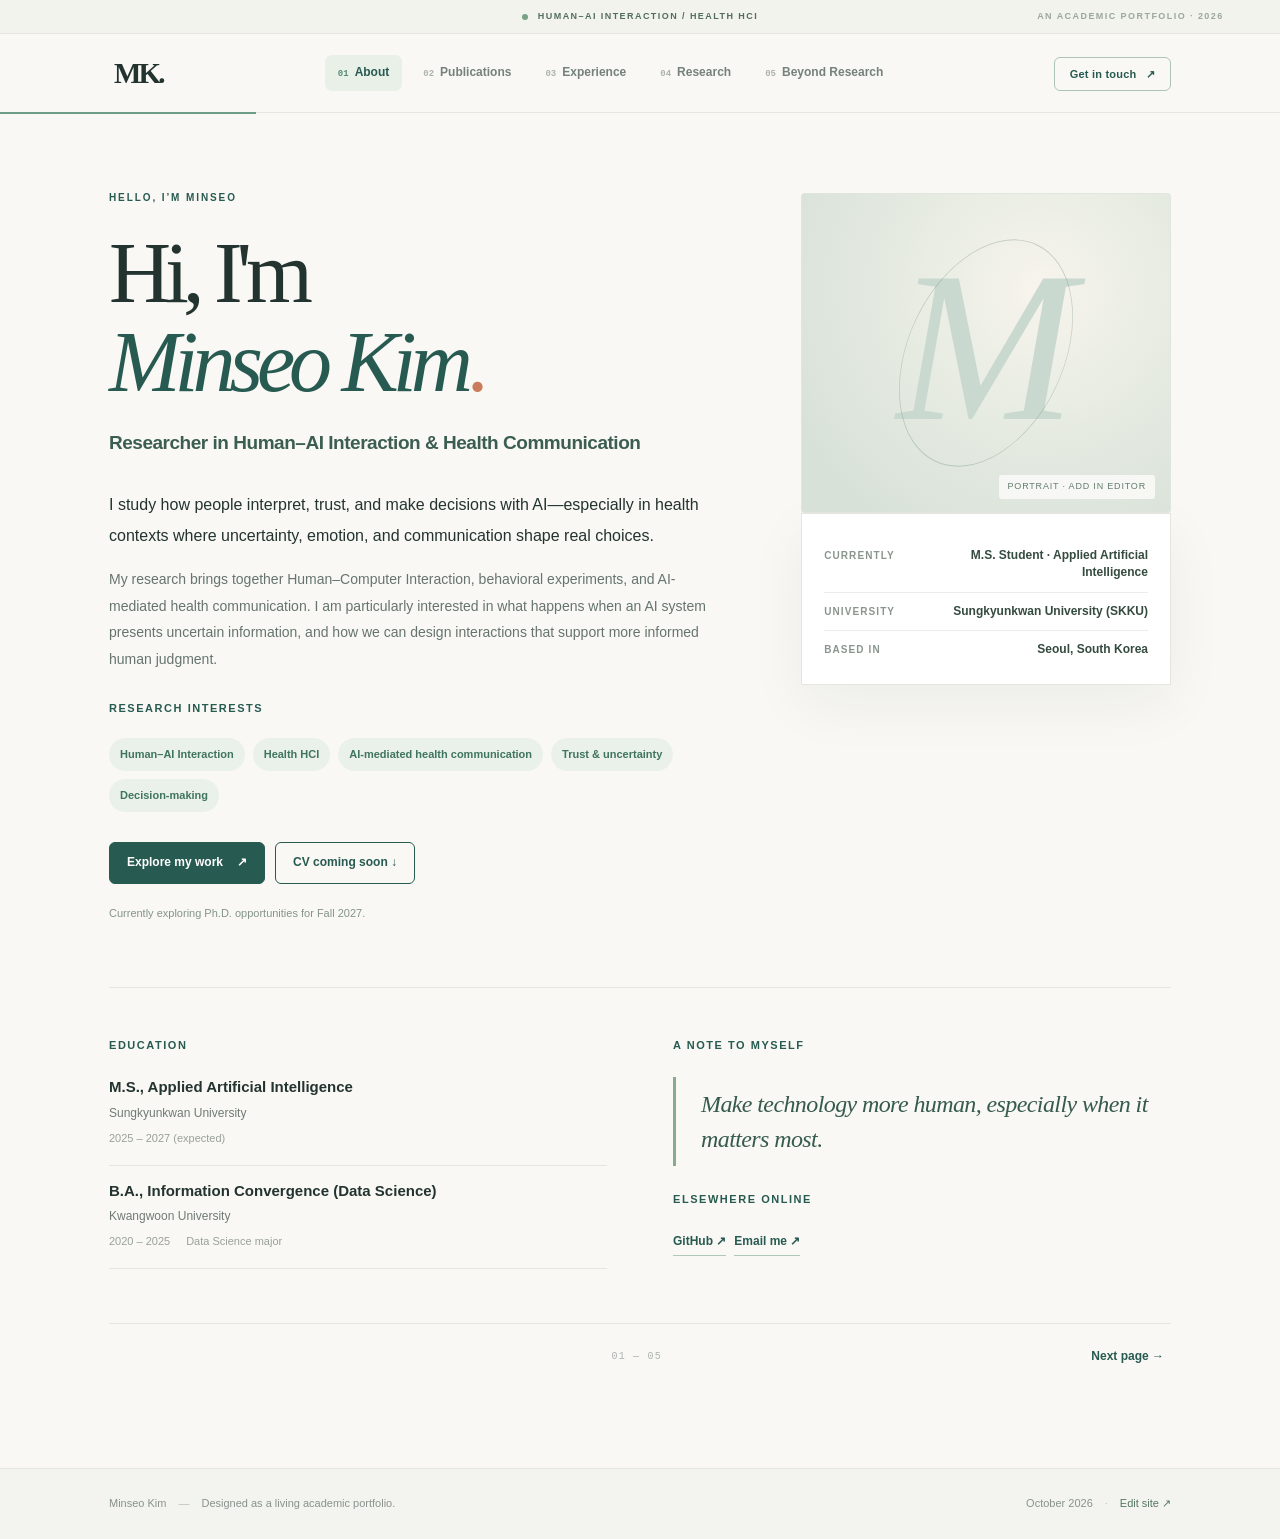
==== commit 5128d222: "Add files via upload" ====
--- a/index.html
+++ b/index.html
@@ -8,6 +8,7 @@
   <title>Minseo Kim · Academic Website</title>
   <link rel="stylesheet" href="styles.css" />
   <script defer src="data.js"></script>
+  <script defer src="upgrade.js"></script>
   <script defer src="site.js"></script>
 </head>
 <body>
--- a/styles.css
+++ b/styles.css
@@ -20,3 +20,23 @@
 @keyframes appear{from{opacity:.2;transform:translateY(9px)}to{opacity:1;transform:none}}@media(max-width:1000px){.about-hero{gap:30px}.career-grid{grid-template-columns:330px 1fr;gap:30px}.project-card{grid-template-columns:40px 1fr 175px}.primary-nav{gap:1px}.nav-link{padding:8px}}@media(max-width:780px){.announcement-end{display:none}.nav-wrap{height:auto;min-height:70px;flex-wrap:wrap;gap:0;padding:7px 18px 0}.brand{font-size:26px}.primary-nav{order:3;flex:1 0 100%;overflow-x:auto;padding:5px 0 9px;scrollbar-width:none}.primary-nav::-webkit-scrollbar{display:none}.nav-link{white-space:nowrap;padding:9px 10px}.nav-actions{margin-left:auto}.progress-line{top:110px}.main-frame{padding:28px 20px 65px}.about-hero{grid-template-columns:1fr;gap:25px;padding:8px 0 37px}.hero-side{display:grid;grid-template-columns:1fr 1fr;gap:13px}.photo-block{height:250px}.profile-summary{padding:12px}.profile-row{display:block}.profile-value{text-align:left;max-width:none;margin-top:3px}.under-hero{grid-template-columns:1fr;gap:34px}.career-grid{grid-template-columns:1fr;gap:5px}.project-card{grid-template-columns:34px 1fr;gap:15px}.project-visual{grid-column:2;max-width:330px}.future-list{grid-template-columns:1fr}.future-card{min-height:auto}.hobby-grid{grid-template-columns:1fr 1fr}.contact-card{padding:23px}.section-intro{padding-top:10px}.footer-inner{display:block}.footer-right{margin-top:8px}}@media(max-width:520px){.hero-side,.hobby-grid{grid-template-columns:1fr}.photo-block{height:260px}.hello{font-size:59px}.paper-card{grid-template-columns:48px minmax(0,1fr);gap:13px}.paper-thumbnail-empty,.paper-thumb{display:none}.conference-item{grid-template-columns:44px 1fr;gap:10px}.conf-links{grid-column:2}.contact-card{display:block}.contact-card .button-primary{margin-top:18px}.page-bottom{margin-top:40px}.section-title{font-size:35px}.nav-actions .say-hi{padding:9px 11px;font-size:10px}}
 
 .paper-tags{font-size:10px;color:#7e9986;margin-top:9px;letter-spacing:.04em}.awards-img,.exp-img{width:115px;height:72px;object-fit:cover;border:1px solid var(--line);border-radius:4px;margin-top:9px}
+/* v4 — Education affiliations and modular CV / page sections */
+.edu-research-info{margin-top:10px;padding:11px 13px;border-left:2px solid #aecbb9;background:#f5f8f3;display:grid;gap:8px}
+.edu-research-info>div{display:grid;grid-template-columns:90px minmax(0,1fr);align-items:baseline;gap:10px;font-size:12px;color:#405e4e;line-height:1.55}
+.edu-research-info b{font-size:10px;letter-spacing:.05em;text-transform:uppercase;color:#789080}
+.custom-sections{padding-top:30px;margin-top:28px;border-top:1px solid var(--line)}
+.custom-sections.cv-sections{display:grid;grid-template-columns:minmax(0,1fr) minmax(0,1fr);gap:12px 55px;padding-top:0;margin-top:0;border:0;align-items:start}
+.managed-section-public{min-width:0;margin-bottom:16px;break-inside:avoid}
+.managed-section-public .panel-heading{padding-top:18px}
+.managed-section-public .panel-heading h2{font-size:23px;line-height:1.25}
+.managed-section-intro{font-size:12px;color:#6f8278;margin:0 0 16px;line-height:1.7}
+.managed-item{display:grid;grid-template-columns:85px minmax(0,1fr) auto;gap:14px;padding:15px 0;border-top:1px solid var(--line);min-width:0}
+.managed-item-time{font-size:11px;color:#698874;font-weight:730;line-height:1.6}
+.managed-item-title{font-size:14px;line-height:1.45;margin:0;font-weight:740;color:#253b31}
+.managed-item-org{font-size:12px;color:#74837a;margin-top:4px;line-height:1.5}
+.managed-item-desc{font-size:12px;color:#68776e;margin:8px 0 0;line-height:1.65;white-space:pre-line}
+.managed-item-links{display:flex;gap:14px;flex-wrap:wrap;margin-top:8px}
+.managed-item-image{width:70px;height:57px;object-fit:cover;border-radius:4px;border:1px solid var(--line)}
+.cv-sections .managed-item{grid-template-columns:70px minmax(0,1fr) auto;gap:10px}
+@media(max-width:950px){.custom-sections.cv-sections{grid-template-columns:1fr;gap:4px}}
+@media(max-width:520px){.managed-item,.cv-sections .managed-item{grid-template-columns:55px minmax(0,1fr);gap:9px}.managed-item-image{grid-column:2}.edu-research-info>div{grid-template-columns:1fr;gap:2px}}
